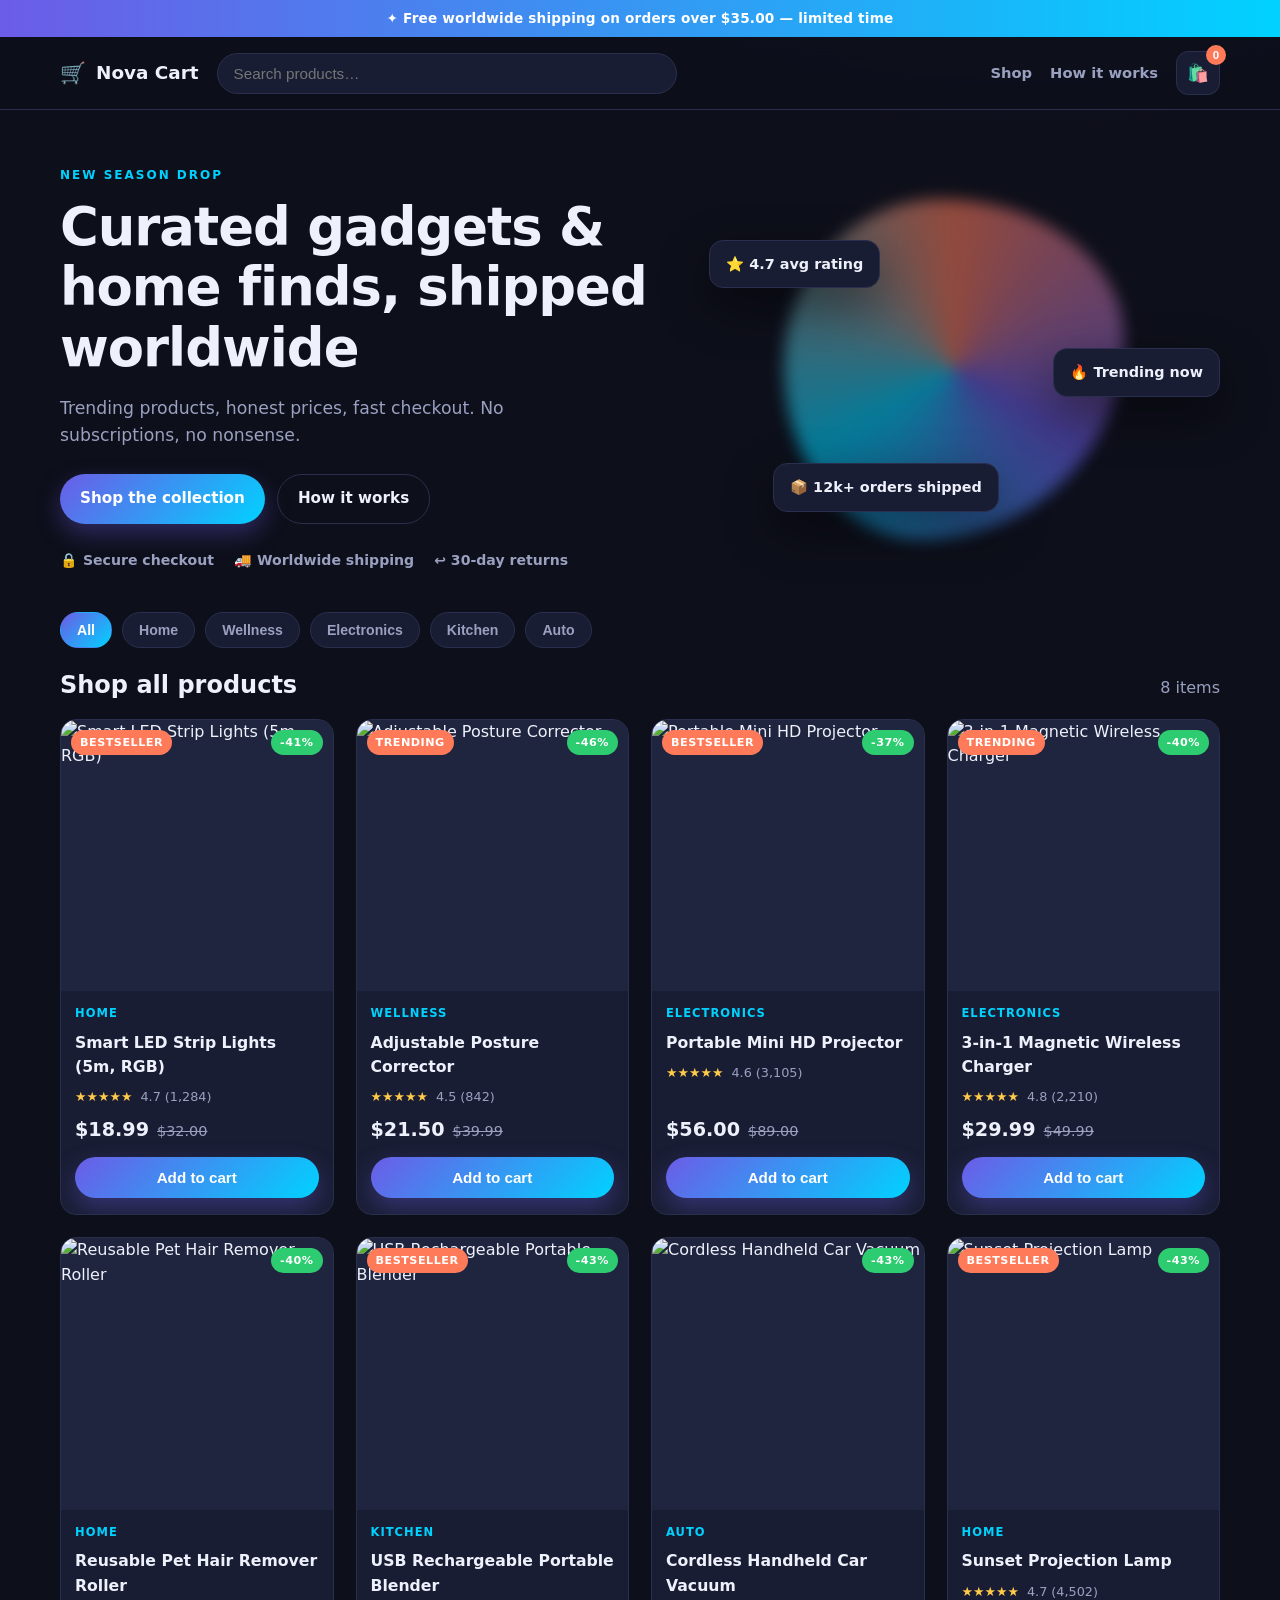
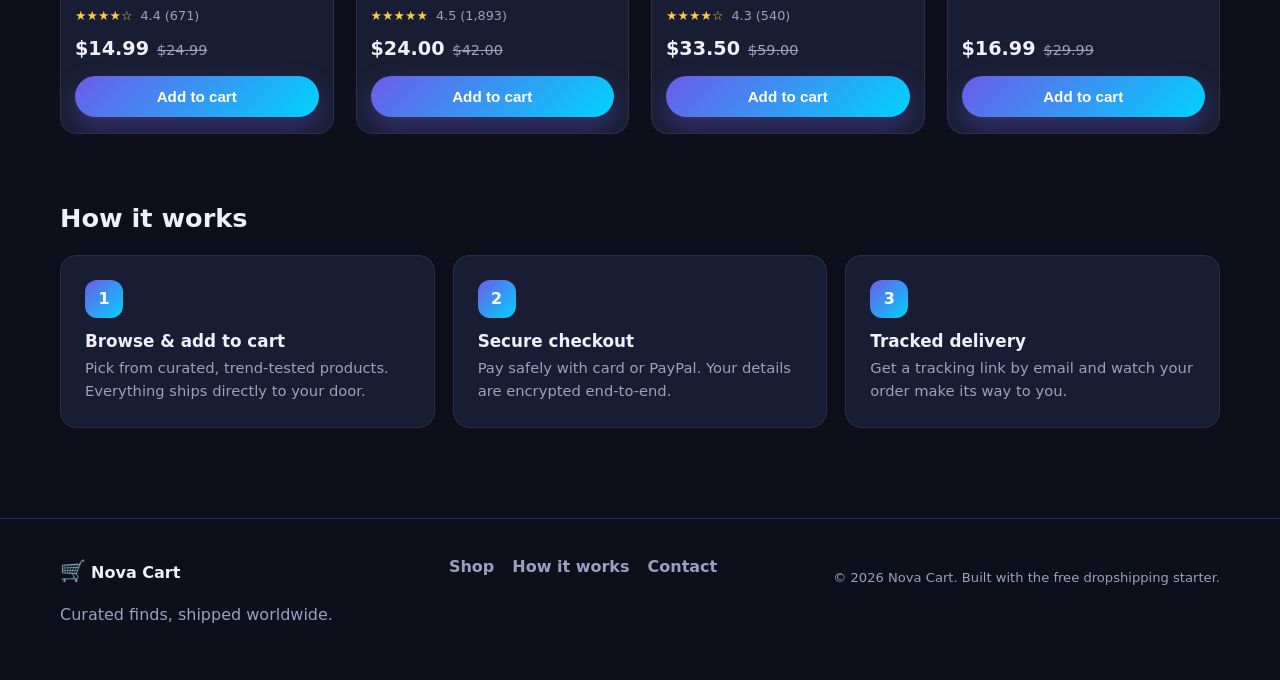
==== index.html @ 02be0307 "Add free dropshipping storefront starter Static, zero-cost e-commerce store: responsive storefront, " ====
<!DOCTYPE html>
<html lang="en">
<head>
  <meta charset="UTF-8" />
  <meta name="viewport" content="width=device-width, initial-scale=1.0" />
  <title>Nova Cart — Curated gadgets & home finds</title>
  <meta name="description" content="Hand-picked gadgets, home, and lifestyle products shipped worldwide. Free shipping on orders over $35." />
  <link rel="icon" href="data:image/svg+xml,<svg xmlns='http://www.w3.org/2000/svg' viewBox='0 0 100 100'><text y='.9em' font-size='90'>🛒</text></svg>" />
  <link rel="stylesheet" href="assets/css/styles.css" />
</head>
<body>
  <!-- Announcement bar -->
  <div class="announce" id="announce">✦ Free worldwide shipping on orders over <span data-free-ship></span> — limited time</div>

  <!-- Header -->
  <header class="header">
    <div class="container header__inner">
      <a class="brand" href="#top">
        <span class="brand__mark">🛒</span>
        <span class="brand__name" data-store-name>Nova Cart</span>
      </a>

      <div class="search">
        <input type="search" id="search" placeholder="Search products…" aria-label="Search products" />
      </div>

      <nav class="nav">
        <a href="#catalog">Shop</a>
        <a href="#how">How it works</a>
        <button class="cart-btn" id="cartBtn" aria-label="Open cart">
          🛍️ <span class="cart-count" id="cartCount">0</span>
        </button>
      </nav>
    </div>
  </header>

  <main id="top">
    <!-- Hero -->
    <section class="hero">
      <div class="container hero__inner">
        <div class="hero__copy">
          <p class="eyebrow">New season drop</p>
          <h1 class="hero__title" data-store-tagline>Curated gadgets & home finds, shipped worldwide</h1>
          <p class="hero__sub">Trending products, honest prices, fast checkout. No subscriptions, no nonsense.</p>
          <div class="hero__cta">
            <a href="#catalog" class="btn btn--primary">Shop the collection</a>
            <a href="#how" class="btn btn--ghost">How it works</a>
          </div>
          <div class="trust">
            <span>🔒 Secure checkout</span>
            <span>🚚 Worldwide shipping</span>
            <span>↩️ 30-day returns</span>
          </div>
        </div>
        <div class="hero__art" aria-hidden="true">
          <div class="blob"></div>
          <div class="hero__cards">
            <div class="float-card f1">⭐ 4.7 avg rating</div>
            <div class="float-card f2">🔥 Trending now</div>
            <div class="float-card f3">📦 12k+ orders shipped</div>
          </div>
        </div>
      </div>
    </section>

    <!-- Category filter -->
    <section class="container">
      <div class="filters" id="filters"></div>
    </section>

    <!-- Catalog -->
    <section class="container" id="catalog">
      <div class="section-head">
        <h2>Shop all products</h2>
        <span class="muted" id="resultCount"></span>
      </div>
      <div class="grid" id="productGrid">
        <div class="loading">Loading products…</div>
      </div>
    </section>

    <!-- How it works -->
    <section class="container how" id="how">
      <h2>How it works</h2>
      <div class="how__grid">
        <div class="how__step"><span class="how__num">1</span><h3>Browse & add to cart</h3><p>Pick from curated, trend-tested products. Everything ships directly to your door.</p></div>
        <div class="how__step"><span class="how__num">2</span><h3>Secure checkout</h3><p>Pay safely with card or PayPal. Your details are encrypted end-to-end.</p></div>
        <div class="how__step"><span class="how__num">3</span><h3>Tracked delivery</h3><p>Get a tracking link by email and watch your order make its way to you.</p></div>
      </div>
    </section>
  </main>

  <footer class="footer">
    <div class="container footer__inner">
      <div>
        <span class="brand__mark">🛒</span>
        <strong data-store-name>Nova Cart</strong>
        <p class="muted">Curated finds, shipped worldwide.</p>
      </div>
      <div class="footer__links">
        <a href="#catalog">Shop</a>
        <a href="#how">How it works</a>
        <a href="#" data-support-email>Contact</a>
      </div>
      <p class="muted small">© <span id="year"></span> Nova Cart. Built with the free dropshipping starter.</p>
    </div>
  </footer>

  <!-- Cart drawer -->
  <div class="drawer-overlay" id="drawerOverlay"></div>
  <aside class="drawer" id="cartDrawer" aria-label="Shopping cart">
    <div class="drawer__head">
      <h3>Your cart</h3>
      <button class="icon-btn" id="closeCart" aria-label="Close cart">✕</button>
    </div>
    <div class="drawer__body" id="cartItems"></div>
    <div class="drawer__foot">
      <div class="ship-note" id="shipNote"></div>
      <div class="subtotal"><span>Subtotal</span><strong id="cartSubtotal">$0.00</strong></div>
      <button class="btn btn--primary btn--full" id="checkoutBtn" disabled>Checkout</button>
      <p class="muted small center">Taxes & shipping calculated at checkout.</p>
    </div>
  </aside>

  <!-- Product quick-view modal -->
  <div class="modal-overlay" id="modalOverlay">
    <div class="modal" id="productModal" role="dialog" aria-modal="true"></div>
  </div>

  <!-- Toast -->
  <div class="toast" id="toast"></div>

  <script src="assets/js/store.js"></script>
</body>
</html>
---- assets/css/styles.css ----
/* ===== Design tokens ===== */
:root {
  --bg: #0d0f1a;
  --bg-soft: #14172a;
  --card: #191d33;
  --card-2: #20253f;
  --text: #eef0fb;
  --muted: #9aa0c0;
  --line: #2a2f4d;
  --brand: #6c5ce7;
  --brand-2: #00d2ff;
  --accent: #ff7a59;
  --good: #2ecc71;
  --radius: 16px;
  --radius-sm: 10px;
  --shadow: 0 18px 50px rgba(0, 0, 0, 0.45);
  --container: 1160px;
}

* { box-sizing: border-box; }
html { scroll-behavior: smooth; }
body {
  margin: 0;
  font-family: "Inter", system-ui, -apple-system, "Segoe UI", Roboto, Helvetica, Arial, sans-serif;
  background: radial-gradient(1200px 600px at 80% -10%, rgba(108, 92, 231, 0.25), transparent 60%), var(--bg);
  color: var(--text);
  line-height: 1.55;
}
a { color: inherit; text-decoration: none; }
h1, h2, h3 { line-height: 1.15; margin: 0; }
img { display: block; max-width: 100%; }
.container { width: min(var(--container), 92vw); margin-inline: auto; }
.muted { color: var(--muted); }
.small { font-size: 0.82rem; }
.center { text-align: center; }

/* ===== Buttons ===== */
.btn {
  display: inline-flex; align-items: center; justify-content: center; gap: 8px;
  border: 0; cursor: pointer; font-weight: 650; font-size: 0.95rem;
  padding: 12px 20px; border-radius: 999px; transition: transform .12s ease, filter .12s ease, opacity .12s;
  color: #fff;
}
.btn:active { transform: translateY(1px); }
.btn--primary { background: linear-gradient(135deg, var(--brand), var(--brand-2)); box-shadow: 0 10px 24px rgba(108, 92, 231, .35); }
.btn--primary:hover { filter: brightness(1.07); }
.btn--ghost { background: transparent; border: 1px solid var(--line); color: var(--text); }
.btn--ghost:hover { background: var(--card); }
.btn--full { width: 100%; }
.btn:disabled { opacity: .5; cursor: not-allowed; }

/* ===== Announcement ===== */
.announce {
  background: linear-gradient(90deg, var(--brand), var(--brand-2));
  color: #fff; text-align: center; font-size: .85rem; font-weight: 600;
  padding: 8px 12px; letter-spacing: .2px;
}

/* ===== Header ===== */
.header {
  position: sticky; top: 0; z-index: 40;
  background: rgba(13, 15, 26, 0.82); backdrop-filter: blur(12px);
  border-bottom: 1px solid var(--line);
}
.header__inner { display: flex; align-items: center; gap: 18px; padding: 14px 0; }
.brand { display: flex; align-items: center; gap: 10px; font-weight: 800; font-size: 1.15rem; }
.brand__mark { font-size: 1.3rem; }
.search { flex: 1; max-width: 460px; }
.search input {
  width: 100%; padding: 11px 16px; border-radius: 999px; border: 1px solid var(--line);
  background: var(--card); color: var(--text); font-size: .95rem; outline: none;
}
.search input:focus { border-color: var(--brand); }
.nav { display: flex; align-items: center; gap: 18px; margin-left: auto; }
.nav a { color: var(--muted); font-weight: 600; font-size: .92rem; }
.nav a:hover { color: var(--text); }
.cart-btn {
  position: relative; background: var(--card); border: 1px solid var(--line); color: var(--text);
  width: 44px; height: 44px; border-radius: 12px; cursor: pointer; font-size: 1.1rem;
}
.cart-btn:hover { border-color: var(--brand); }
.cart-count {
  position: absolute; top: -7px; right: -7px; background: var(--accent); color: #fff;
  font-size: .72rem; font-weight: 800; min-width: 20px; height: 20px; border-radius: 999px;
  display: grid; place-items: center; padding: 0 5px;
}

/* ===== Hero ===== */
.hero { padding: 56px 0 30px; }
.hero__inner { display: grid; grid-template-columns: 1.05fr .95fr; gap: 40px; align-items: center; }
.eyebrow { text-transform: uppercase; letter-spacing: 2px; font-size: .75rem; font-weight: 800; color: var(--brand-2); margin: 0 0 12px; }
.hero__title { font-size: clamp(2rem, 4.5vw, 3.3rem); font-weight: 850; letter-spacing: -1px; }
.hero__sub { color: var(--muted); font-size: 1.08rem; margin: 16px 0 26px; max-width: 520px; }
.hero__cta { display: flex; gap: 12px; flex-wrap: wrap; }
.trust { display: flex; gap: 20px; flex-wrap: wrap; margin-top: 26px; color: var(--muted); font-size: .88rem; font-weight: 600; }
.hero__art { position: relative; min-height: 320px; display: grid; place-items: center; }
.blob {
  width: 340px; height: 340px; border-radius: 46% 54% 60% 40% / 49% 41% 59% 51%;
  background: conic-gradient(from 120deg, var(--brand), var(--brand-2), var(--accent), var(--brand));
  filter: blur(8px); opacity: .55; animation: spin 18s linear infinite;
}
@keyframes spin { to { transform: rotate(360deg); } }
.hero__cards { position: absolute; inset: 0; }
.float-card {
  position: absolute; background: var(--card); border: 1px solid var(--line); color: var(--text);
  padding: 12px 16px; border-radius: 14px; font-weight: 700; font-size: .9rem; box-shadow: var(--shadow);
  animation: bob 4s ease-in-out infinite;
}
.f1 { top: 12%; left: 4%; }
.f2 { top: 44%; right: 0%; animation-delay: .8s; }
.f3 { bottom: 8%; left: 16%; animation-delay: 1.6s; }
@keyframes bob { 0%,100% { transform: translateY(0); } 50% { transform: translateY(-10px); } }

/* ===== Filters ===== */
.filters { display: flex; gap: 10px; flex-wrap: wrap; margin: 10px 0 24px; }
.chip {
  padding: 9px 16px; border-radius: 999px; border: 1px solid var(--line); background: var(--card);
  color: var(--muted); font-weight: 650; font-size: .88rem; cursor: pointer; transition: .12s;
}
.chip:hover { color: var(--text); }
.chip.active { background: linear-gradient(135deg, var(--brand), var(--brand-2)); color: #fff; border-color: transparent; }

/* ===== Catalog ===== */
.section-head { display: flex; align-items: baseline; justify-content: space-between; margin-bottom: 18px; }
.section-head h2 { font-size: 1.5rem; }
.grid { display: grid; grid-template-columns: repeat(4, 1fr); gap: 22px; padding-bottom: 20px; }
.loading { grid-column: 1/-1; text-align: center; color: var(--muted); padding: 60px 0; }

.card {
  background: var(--card); border: 1px solid var(--line); border-radius: var(--radius);
  overflow: hidden; display: flex; flex-direction: column; transition: transform .15s ease, border-color .15s;
}
.card:hover { transform: translateY(-4px); border-color: var(--brand); }
.card__media { position: relative; aspect-ratio: 1/1; overflow: hidden; cursor: pointer; background: var(--card-2); }
.card__media img { width: 100%; height: 100%; object-fit: cover; transition: transform .4s; }
.card:hover .card__media img { transform: scale(1.06); }
.badge {
  position: absolute; top: 10px; left: 10px; background: var(--accent); color: #fff;
  font-size: .7rem; font-weight: 800; padding: 4px 9px; border-radius: 999px; text-transform: uppercase; letter-spacing: .5px;
}
.badge--save { left: auto; right: 10px; background: var(--good); }
.card__body { padding: 14px 14px 16px; display: flex; flex-direction: column; gap: 8px; flex: 1; }
.card__cat { font-size: .72rem; text-transform: uppercase; letter-spacing: 1px; color: var(--brand-2); font-weight: 800; }
.card__name { font-size: .98rem; font-weight: 700; cursor: pointer; }
.card__name:hover { color: var(--brand-2); }
.stars { font-size: .8rem; color: #ffc94a; }
.stars span { color: var(--muted); margin-left: 4px; }
.price-row { display: flex; align-items: baseline; gap: 8px; margin-top: auto; }
.price { font-size: 1.2rem; font-weight: 850; }
.compare { color: var(--muted); text-decoration: line-through; font-size: .9rem; }
.card .btn { margin-top: 4px; }

/* ===== How it works ===== */
.how { padding: 50px 0; }
.how h2 { font-size: 1.6rem; margin-bottom: 22px; }
.how__grid { display: grid; grid-template-columns: repeat(3, 1fr); gap: 18px; }
.how__step { background: var(--card); border: 1px solid var(--line); border-radius: var(--radius); padding: 24px; }
.how__num {
  display: grid; place-items: center; width: 38px; height: 38px; border-radius: 12px;
  background: linear-gradient(135deg, var(--brand), var(--brand-2)); color: #fff; font-weight: 800; margin-bottom: 14px;
}
.how__step h3 { font-size: 1.05rem; margin-bottom: 6px; }
.how__step p { color: var(--muted); margin: 0; font-size: .92rem; }

/* ===== Footer ===== */
.footer { border-top: 1px solid var(--line); margin-top: 40px; padding: 36px 0; }
.footer__inner { display: flex; flex-wrap: wrap; gap: 24px; justify-content: space-between; align-items: flex-start; }
.footer__links { display: flex; gap: 18px; }
.footer__links a { color: var(--muted); font-weight: 600; }
.footer__links a:hover { color: var(--text); }

/* ===== Cart drawer ===== */
.drawer-overlay, .modal-overlay {
  position: fixed; inset: 0; background: rgba(0,0,0,.55); backdrop-filter: blur(2px);
  opacity: 0; pointer-events: none; transition: opacity .2s; z-index: 50;
}
.drawer-overlay.open, .modal-overlay.open { opacity: 1; pointer-events: auto; }
.drawer {
  position: fixed; top: 0; right: 0; height: 100%; width: min(420px, 100vw);
  background: var(--bg-soft); border-left: 1px solid var(--line); z-index: 60;
  transform: translateX(100%); transition: transform .25s ease; display: flex; flex-direction: column;
}
.drawer.open { transform: translateX(0); }
.drawer__head { display: flex; align-items: center; justify-content: space-between; padding: 18px 20px; border-bottom: 1px solid var(--line); }
.drawer__head h3 { font-size: 1.15rem; }
.icon-btn { background: transparent; border: 0; color: var(--muted); font-size: 1.1rem; cursor: pointer; }
.icon-btn:hover { color: var(--text); }
.drawer__body { flex: 1; overflow-y: auto; padding: 14px 20px; display: flex; flex-direction: column; gap: 14px; }
.empty-cart { text-align: center; color: var(--muted); padding: 50px 10px; }
.cart-item { display: grid; grid-template-columns: 64px 1fr auto; gap: 12px; align-items: center; }
.cart-item img { width: 64px; height: 64px; border-radius: 10px; object-fit: cover; }
.cart-item__name { font-weight: 650; font-size: .9rem; }
.cart-item__price { color: var(--muted); font-size: .85rem; }
.qty { display: inline-flex; align-items: center; gap: 8px; margin-top: 6px; }
.qty button { width: 26px; height: 26px; border-radius: 8px; border: 1px solid var(--line); background: var(--card); color: var(--text); cursor: pointer; font-weight: 800; }
.qty span { min-width: 18px; text-align: center; font-weight: 700; }
.remove { background: none; border: 0; color: var(--muted); cursor: pointer; font-size: .8rem; }
.remove:hover { color: var(--accent); }
.drawer__foot { border-top: 1px solid var(--line); padding: 18px 20px; display: flex; flex-direction: column; gap: 12px; }
.ship-note { font-size: .85rem; color: var(--brand-2); font-weight: 600; }
.ship-note .bar { height: 6px; background: var(--card); border-radius: 999px; margin-top: 6px; overflow: hidden; }
.ship-note .bar i { display: block; height: 100%; background: linear-gradient(90deg, var(--brand), var(--brand-2)); }
.subtotal { display: flex; justify-content: space-between; font-size: 1.05rem; }
.subtotal strong { font-size: 1.25rem; }

/* ===== Modal ===== */
.modal {
  position: fixed; top: 50%; left: 50%; transform: translate(-50%, -48%) scale(.96);
  width: min(820px, 92vw); max-height: 88vh; overflow-y: auto; background: var(--bg-soft);
  border: 1px solid var(--line); border-radius: 20px; z-index: 60; opacity: 0; pointer-events: none;
  transition: opacity .2s, transform .2s;
}
.modal.open { opacity: 1; pointer-events: auto; transform: translate(-50%, -50%) scale(1); }
.modal__grid { display: grid; grid-template-columns: 1fr 1fr; }
.modal__media { aspect-ratio: 1/1; background: var(--card-2); }
.modal__media img { width: 100%; height: 100%; object-fit: cover; }
.modal__body { padding: 26px; position: relative; }
.modal__close { position: absolute; top: 14px; right: 16px; }
.modal__body h2 { font-size: 1.4rem; margin: 8px 0; }
.modal__desc { color: var(--muted); margin: 14px 0; font-size: .95rem; }
.modal .price-row { margin: 16px 0; }

/* ===== Toast ===== */
.toast {
  position: fixed; bottom: 24px; left: 50%; transform: translateX(-50%) translateY(20px);
  background: var(--card); border: 1px solid var(--line); color: var(--text); padding: 12px 20px;
  border-radius: 12px; box-shadow: var(--shadow); font-weight: 650; opacity: 0; pointer-events: none;
  transition: .25s; z-index: 80;
}
.toast.show { opacity: 1; transform: translateX(-50%) translateY(0); }

/* ===== Responsive ===== */
@media (max-width: 980px) {
  .grid { grid-template-columns: repeat(2, 1fr); }
  .hero__inner { grid-template-columns: 1fr; }
  .hero__art { display: none; }
  .how__grid { grid-template-columns: 1fr; }
  .modal__grid { grid-template-columns: 1fr; }
  .modal__media { aspect-ratio: 16/10; }
}
@media (max-width: 620px) {
  .search { display: none; }
  .grid { grid-template-columns: repeat(2, 1fr); gap: 14px; }
  .nav a { display: none; }
  .card__name { font-size: .9rem; }
}
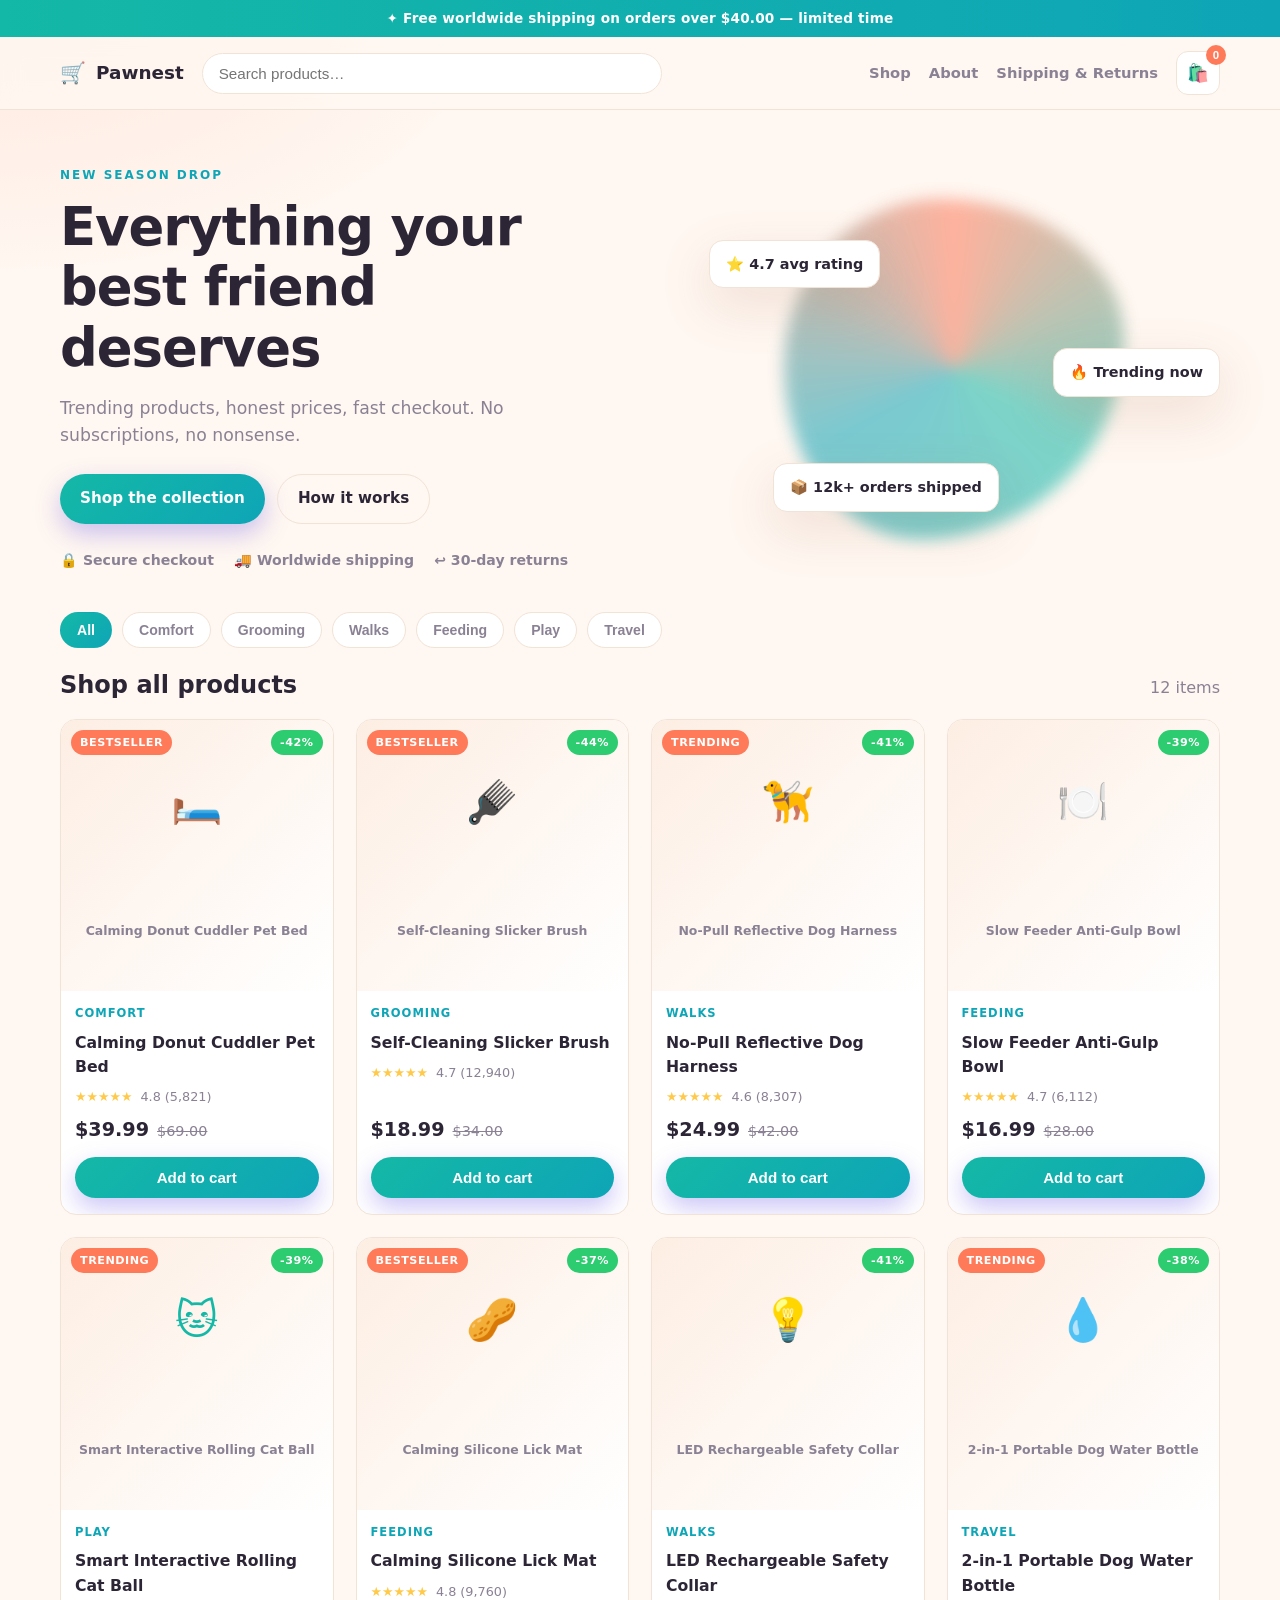
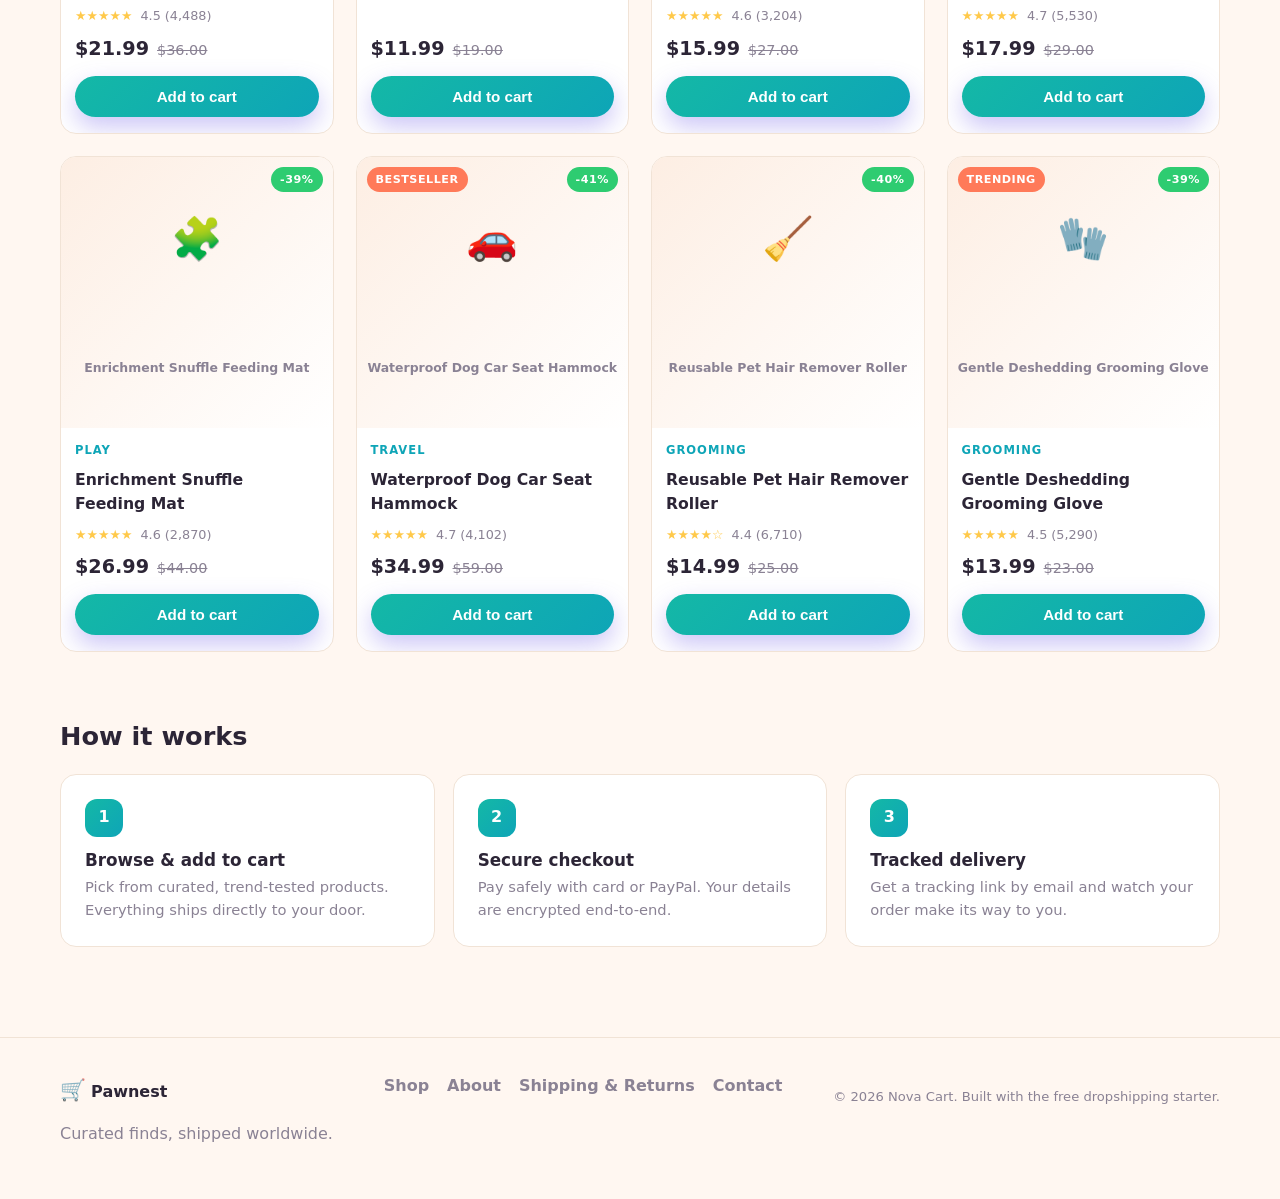
==== commit dd1cc48c: "Rebrand to Pawnest pet store: curated catalog, checkout flow, content pages - Curate 12 pet products" ====
--- a/index.html
+++ b/index.html
@@ -26,7 +26,8 @@
 
       <nav class="nav">
         <a href="#catalog">Shop</a>
-        <a href="#how">How it works</a>
+        <a href="about.html">About</a>
+        <a href="policies.html">Shipping &amp; Returns</a>
         <button class="cart-btn" id="cartBtn" aria-label="Open cart">
           🛍️ <span class="cart-count" id="cartCount">0</span>
         </button>
@@ -99,7 +100,8 @@
       </div>
       <div class="footer__links">
         <a href="#catalog">Shop</a>
-        <a href="#how">How it works</a>
+        <a href="about.html">About</a>
+        <a href="policies.html">Shipping &amp; Returns</a>
         <a href="#" data-support-email>Contact</a>
       </div>
       <p class="muted small">© <span id="year"></span> Nova Cart. Built with the free dropshipping starter.</p>
--- a/assets/css/styles.css
+++ b/assets/css/styles.css
@@ -1,19 +1,19 @@
 /* ===== Design tokens ===== */
 :root {
-  --bg: #0d0f1a;
-  --bg-soft: #14172a;
-  --card: #191d33;
-  --card-2: #20253f;
-  --text: #eef0fb;
-  --muted: #9aa0c0;
-  --line: #2a2f4d;
-  --brand: #6c5ce7;
-  --brand-2: #00d2ff;
+  --bg: #fff7f1;
+  --bg-soft: #fffdfb;
+  --card: #ffffff;
+  --card-2: #fdeee3;
+  --text: #2c2536;
+  --muted: #8a8294;
+  --line: #f1e3d6;
+  --brand: #14b8a6;
+  --brand-2: #0ea5b7;
   --accent: #ff7a59;
   --good: #2ecc71;
   --radius: 16px;
   --radius-sm: 10px;
-  --shadow: 0 18px 50px rgba(0, 0, 0, 0.45);
+  --shadow: 0 18px 50px rgba(180, 120, 90, 0.18);
   --container: 1160px;
 }
 
@@ -22,7 +22,7 @@
 body {
   margin: 0;
   font-family: "Inter", system-ui, -apple-system, "Segoe UI", Roboto, Helvetica, Arial, sans-serif;
-  background: radial-gradient(1200px 600px at 80% -10%, rgba(108, 92, 231, 0.25), transparent 60%), var(--bg);
+  background: radial-gradient(1200px 600px at 80% -10%, rgba(20, 184, 166, 0.16), transparent 60%), radial-gradient(900px 500px at 0% 0%, rgba(255, 122, 89, 0.12), transparent 55%), var(--bg);
   color: var(--text);
   line-height: 1.55;
 }
@@ -59,7 +59,7 @@
 /* ===== Header ===== */
 .header {
   position: sticky; top: 0; z-index: 40;
-  background: rgba(13, 15, 26, 0.82); backdrop-filter: blur(12px);
+  background: rgba(255, 247, 241, 0.85); backdrop-filter: blur(12px);
   border-bottom: 1px solid var(--line);
 }
 .header__inner { display: flex; align-items: center; gap: 18px; padding: 14px 0; }
@@ -229,6 +229,45 @@
 }
 .toast.show { opacity: 1; transform: translateX(-50%) translateY(0); }
 
+/* ===== Image fallback placeholder ===== */
+.img-fallback {
+  width: 100%; height: 100%; display: grid; place-items: center; gap: 6px;
+  background: linear-gradient(135deg, var(--card-2), #fff);
+  color: var(--brand); text-align: center; padding: 10px;
+}
+.img-fallback .emoji { font-size: 2.6rem; }
+.img-fallback .lbl { font-size: .78rem; font-weight: 700; color: var(--muted); }
+
+/* ===== Checkout form ===== */
+.checkout { padding: 26px; }
+.checkout h2 { font-size: 1.4rem; margin-bottom: 4px; }
+.checkout__summary { background: var(--card-2); border-radius: 14px; padding: 14px 16px; margin: 16px 0; }
+.checkout__line { display: flex; justify-content: space-between; font-size: .9rem; padding: 4px 0; }
+.checkout__line.total { border-top: 1px dashed var(--line); margin-top: 8px; padding-top: 10px; font-weight: 800; font-size: 1.05rem; }
+.field { display: flex; flex-direction: column; gap: 5px; margin-bottom: 12px; }
+.field label { font-size: .82rem; font-weight: 700; color: var(--muted); }
+.field input, .field textarea {
+  padding: 11px 13px; border-radius: 10px; border: 1px solid var(--line);
+  background: var(--bg-soft); color: var(--text); font: inherit; outline: none;
+}
+.field input:focus, .field textarea:focus { border-color: var(--brand); }
+.field--row { display: grid; grid-template-columns: 1fr 1fr; gap: 12px; }
+.pay-note { font-size: .8rem; color: var(--muted); margin-top: 10px; text-align: center; }
+.modal__close { position: absolute; top: 14px; right: 16px; z-index: 2; }
+
+/* ===== Content pages (about / policies) ===== */
+.page { padding: 50px 0 20px; }
+.page h1 { font-size: clamp(1.8rem, 4vw, 2.6rem); letter-spacing: -.5px; }
+.page .lead { color: var(--muted); font-size: 1.1rem; margin: 14px 0 30px; max-width: 680px; }
+.prose { max-width: 760px; }
+.prose h2 { font-size: 1.3rem; margin: 30px 0 10px; }
+.prose p, .prose li { color: var(--text); opacity: .9; }
+.prose ul { padding-left: 20px; }
+.prose li { margin: 6px 0; }
+.faq { border: 1px solid var(--line); border-radius: 14px; padding: 18px 20px; margin: 14px 0; background: var(--card); }
+.faq h3 { font-size: 1.02rem; margin-bottom: 6px; }
+.faq p { margin: 0; color: var(--muted); }
+
 /* ===== Responsive ===== */
 @media (max-width: 980px) {
   .grid { grid-template-columns: repeat(2, 1fr); }
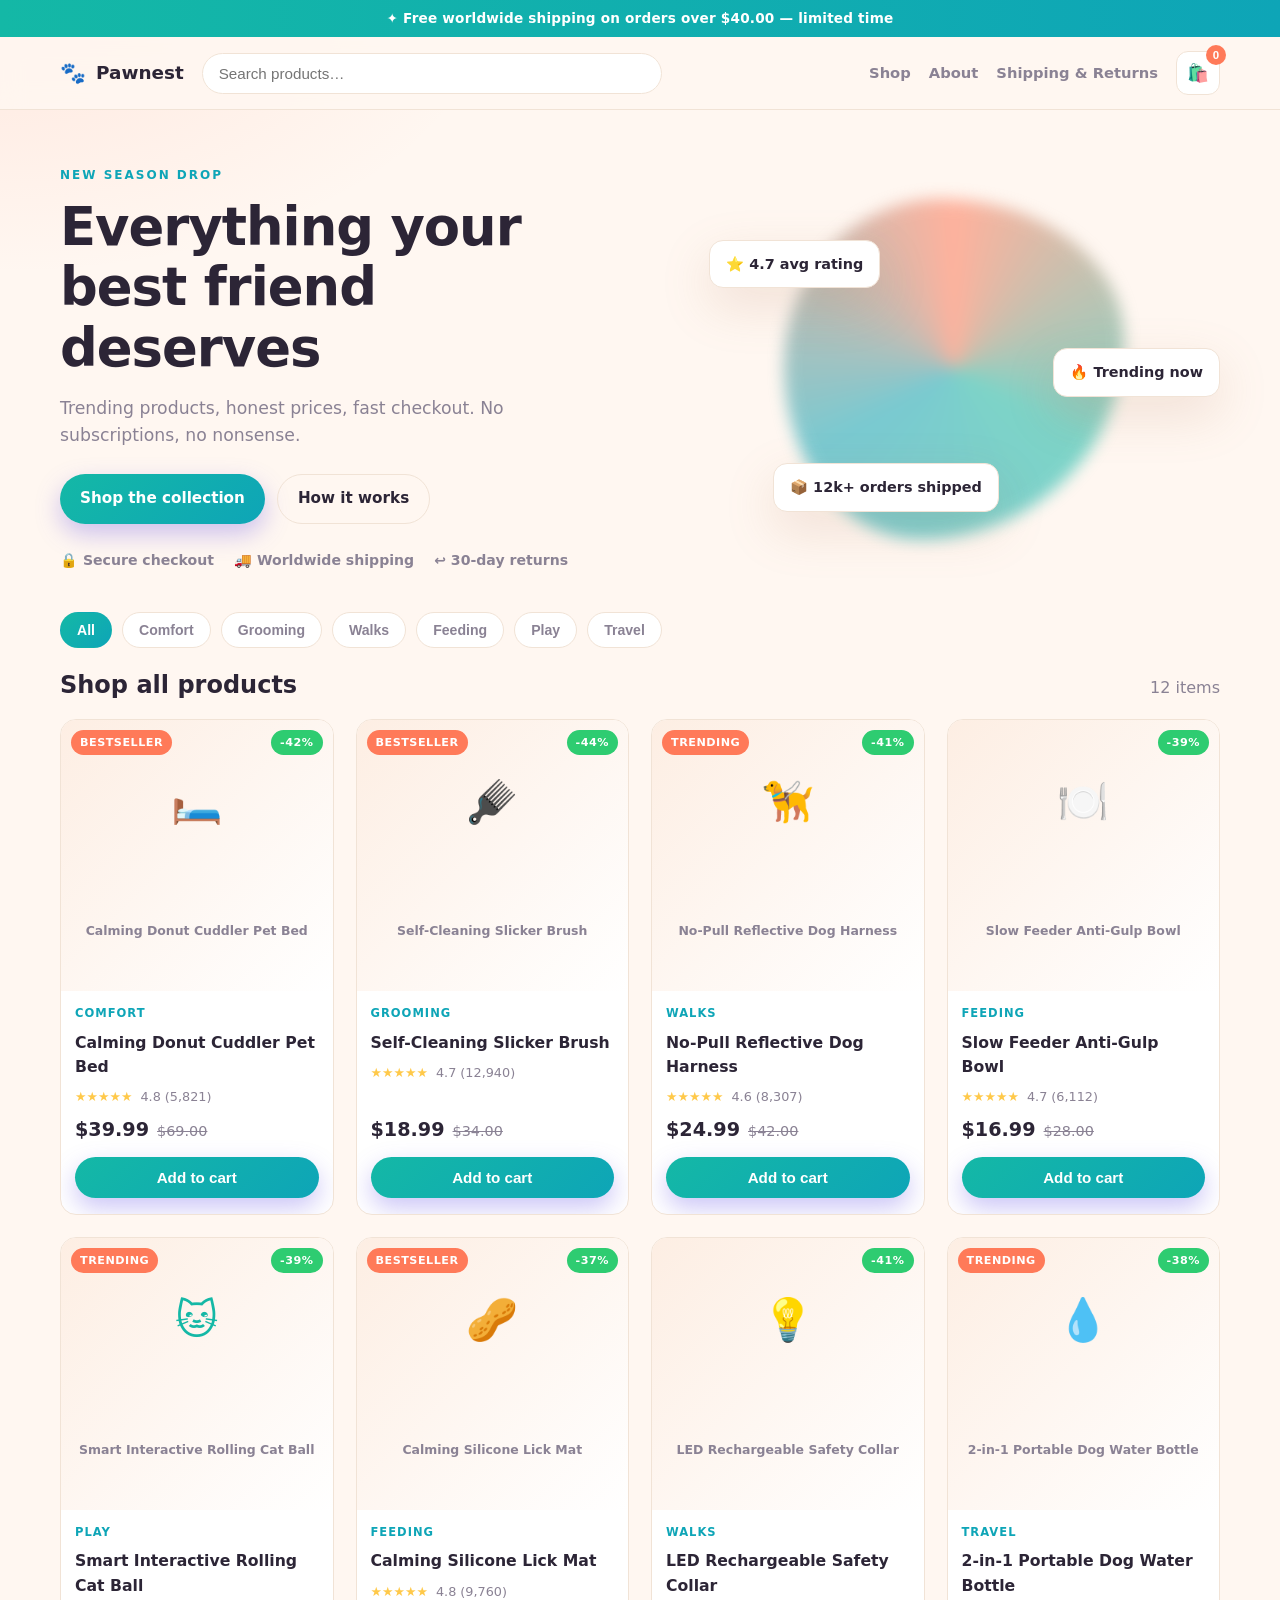
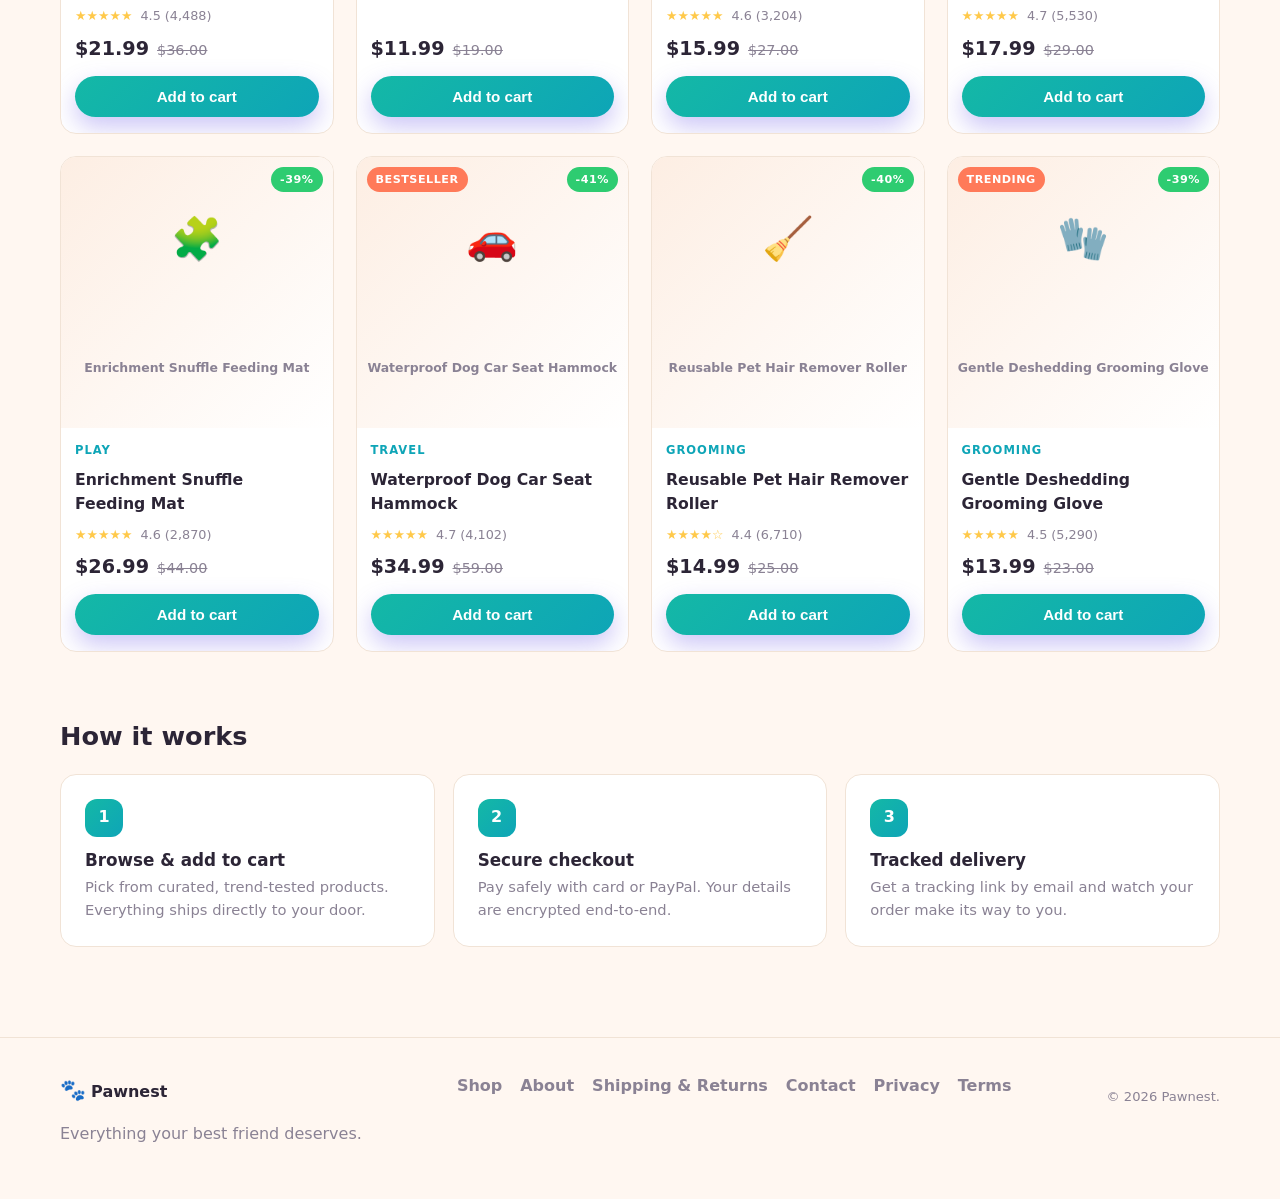
==== commit abc98b29: "Add legal/contact pages, SEO, and marketing kit; reverify whole site - Add Privacy Policy and Terms " ====
--- a/index.html
+++ b/index.html
@@ -3,9 +3,16 @@
 <head>
   <meta charset="UTF-8" />
   <meta name="viewport" content="width=device-width, initial-scale=1.0" />
-  <title>Nova Cart — Curated gadgets & home finds</title>
-  <meta name="description" content="Hand-picked gadgets, home, and lifestyle products shipped worldwide. Free shipping on orders over $35." />
-  <link rel="icon" href="data:image/svg+xml,<svg xmlns='http://www.w3.org/2000/svg' viewBox='0 0 100 100'><text y='.9em' font-size='90'>🛒</text></svg>" />
+  <title>Pawnest — Everything your best friend deserves</title>
+  <meta name="description" content="Curated pet products — calming beds, no-pull harnesses, grooming tools, and more. Free shipping over $40, shipped worldwide." />
+  <meta name="robots" content="index, follow" />
+  <meta property="og:title" content="Pawnest — Everything your best friend deserves" />
+  <meta property="og:description" content="Curated pet products — calming beds, no-pull harnesses, grooming tools, and more. Free shipping over $40, shipped worldwide." />
+  <meta property="og:type" content="website" />
+  <meta property="og:site_name" content="Pawnest" />
+  <meta name="twitter:card" content="summary_large_image" />
+  <meta name="theme-color" content="#14b8a6" />
+  <link rel="icon" href="data:image/svg+xml,<svg xmlns='http://www.w3.org/2000/svg' viewBox='0 0 100 100'><text y='.9em' font-size='90'>🐾</text></svg>" />
   <link rel="stylesheet" href="assets/css/styles.css" />
 </head>
 <body>
@@ -16,8 +23,8 @@
   <header class="header">
     <div class="container header__inner">
       <a class="brand" href="#top">
-        <span class="brand__mark">🛒</span>
-        <span class="brand__name" data-store-name>Nova Cart</span>
+        <span class="brand__mark">🐾</span>
+        <span class="brand__name" data-store-name>Pawnest</span>
       </a>
 
       <div class="search">
@@ -94,17 +101,19 @@
   <footer class="footer">
     <div class="container footer__inner">
       <div>
-        <span class="brand__mark">🛒</span>
-        <strong data-store-name>Nova Cart</strong>
-        <p class="muted">Curated finds, shipped worldwide.</p>
+        <span class="brand__mark">🐾</span>
+        <strong data-store-name>Pawnest</strong>
+        <p class="muted">Everything your best friend deserves.</p>
       </div>
       <div class="footer__links">
         <a href="#catalog">Shop</a>
         <a href="about.html">About</a>
         <a href="policies.html">Shipping &amp; Returns</a>
-        <a href="#" data-support-email>Contact</a>
+        <a href="contact.html">Contact</a>
+        <a href="privacy.html">Privacy</a>
+        <a href="terms.html">Terms</a>
       </div>
-      <p class="muted small">© <span id="year"></span> Nova Cart. Built with the free dropshipping starter.</p>
+      <p class="muted small">© <span id="year"></span> <span data-store-name>Pawnest</span>.</p>
     </div>
   </footer>
 
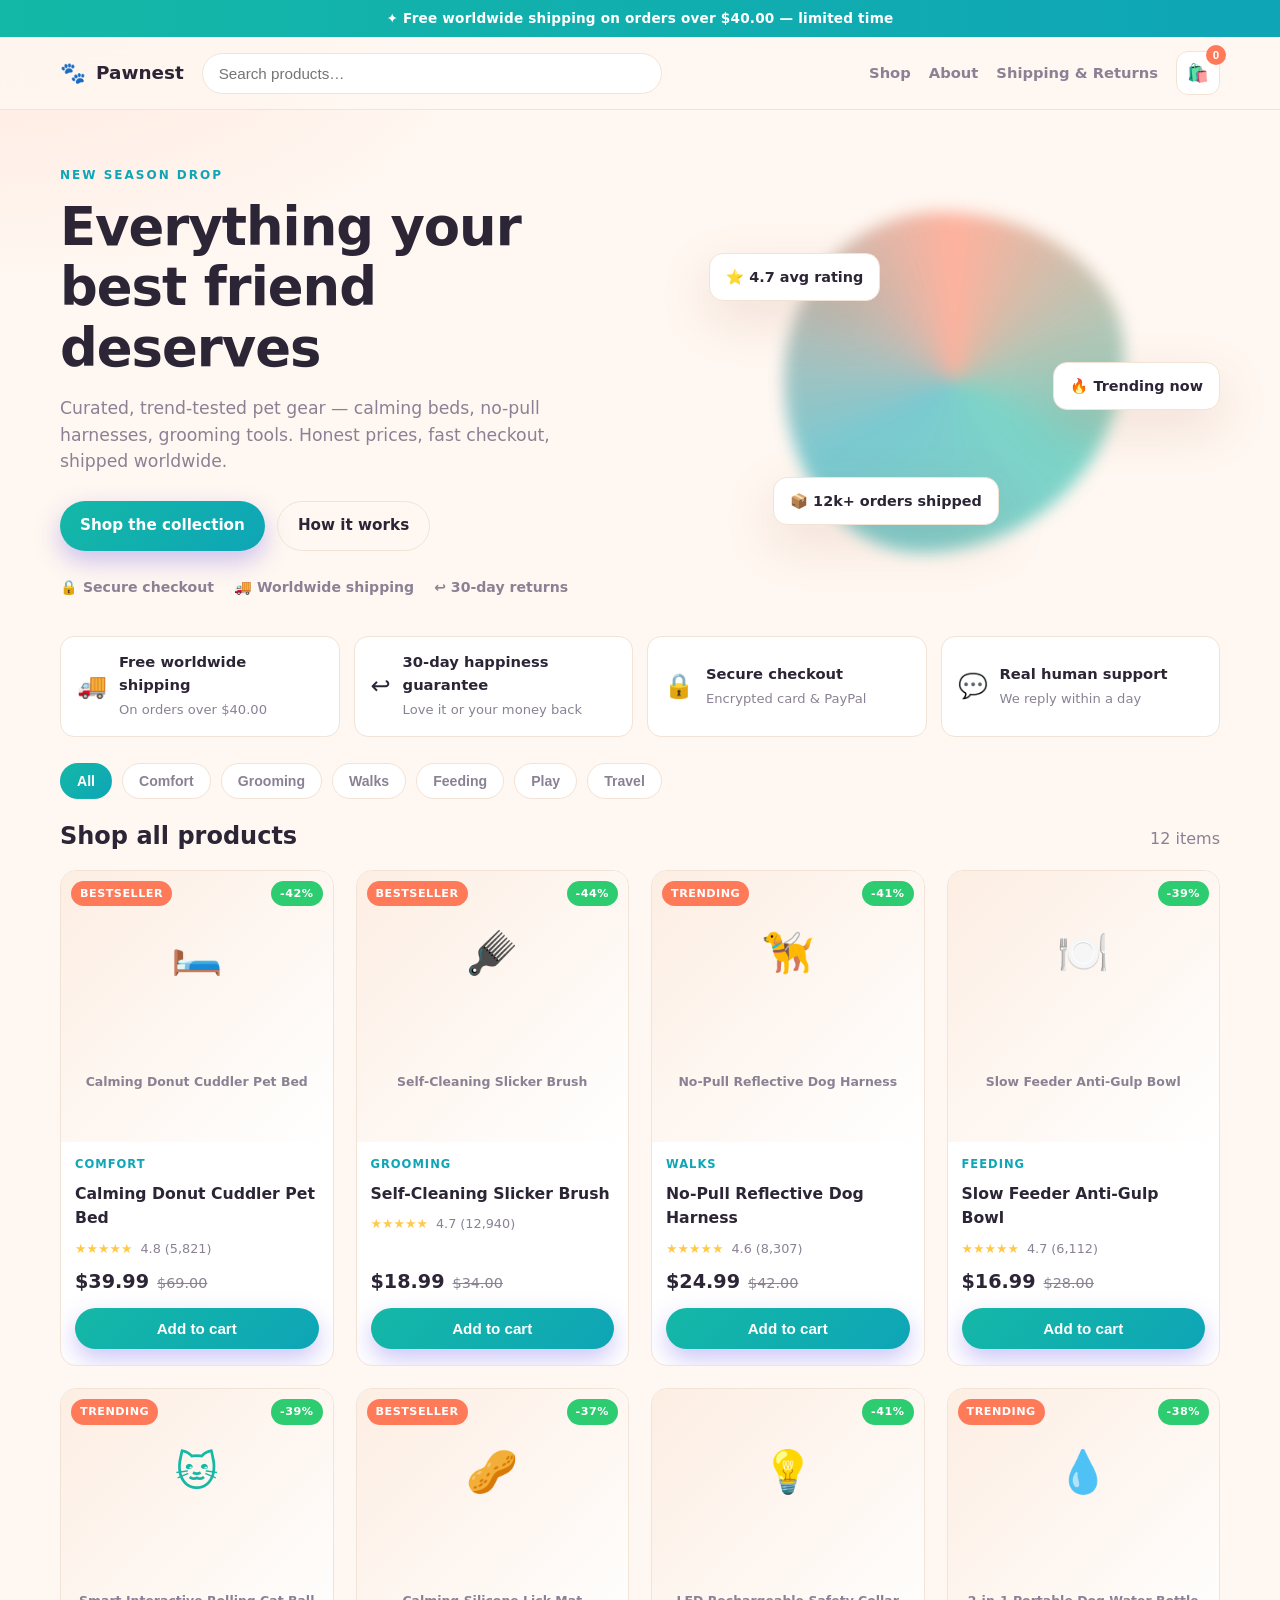
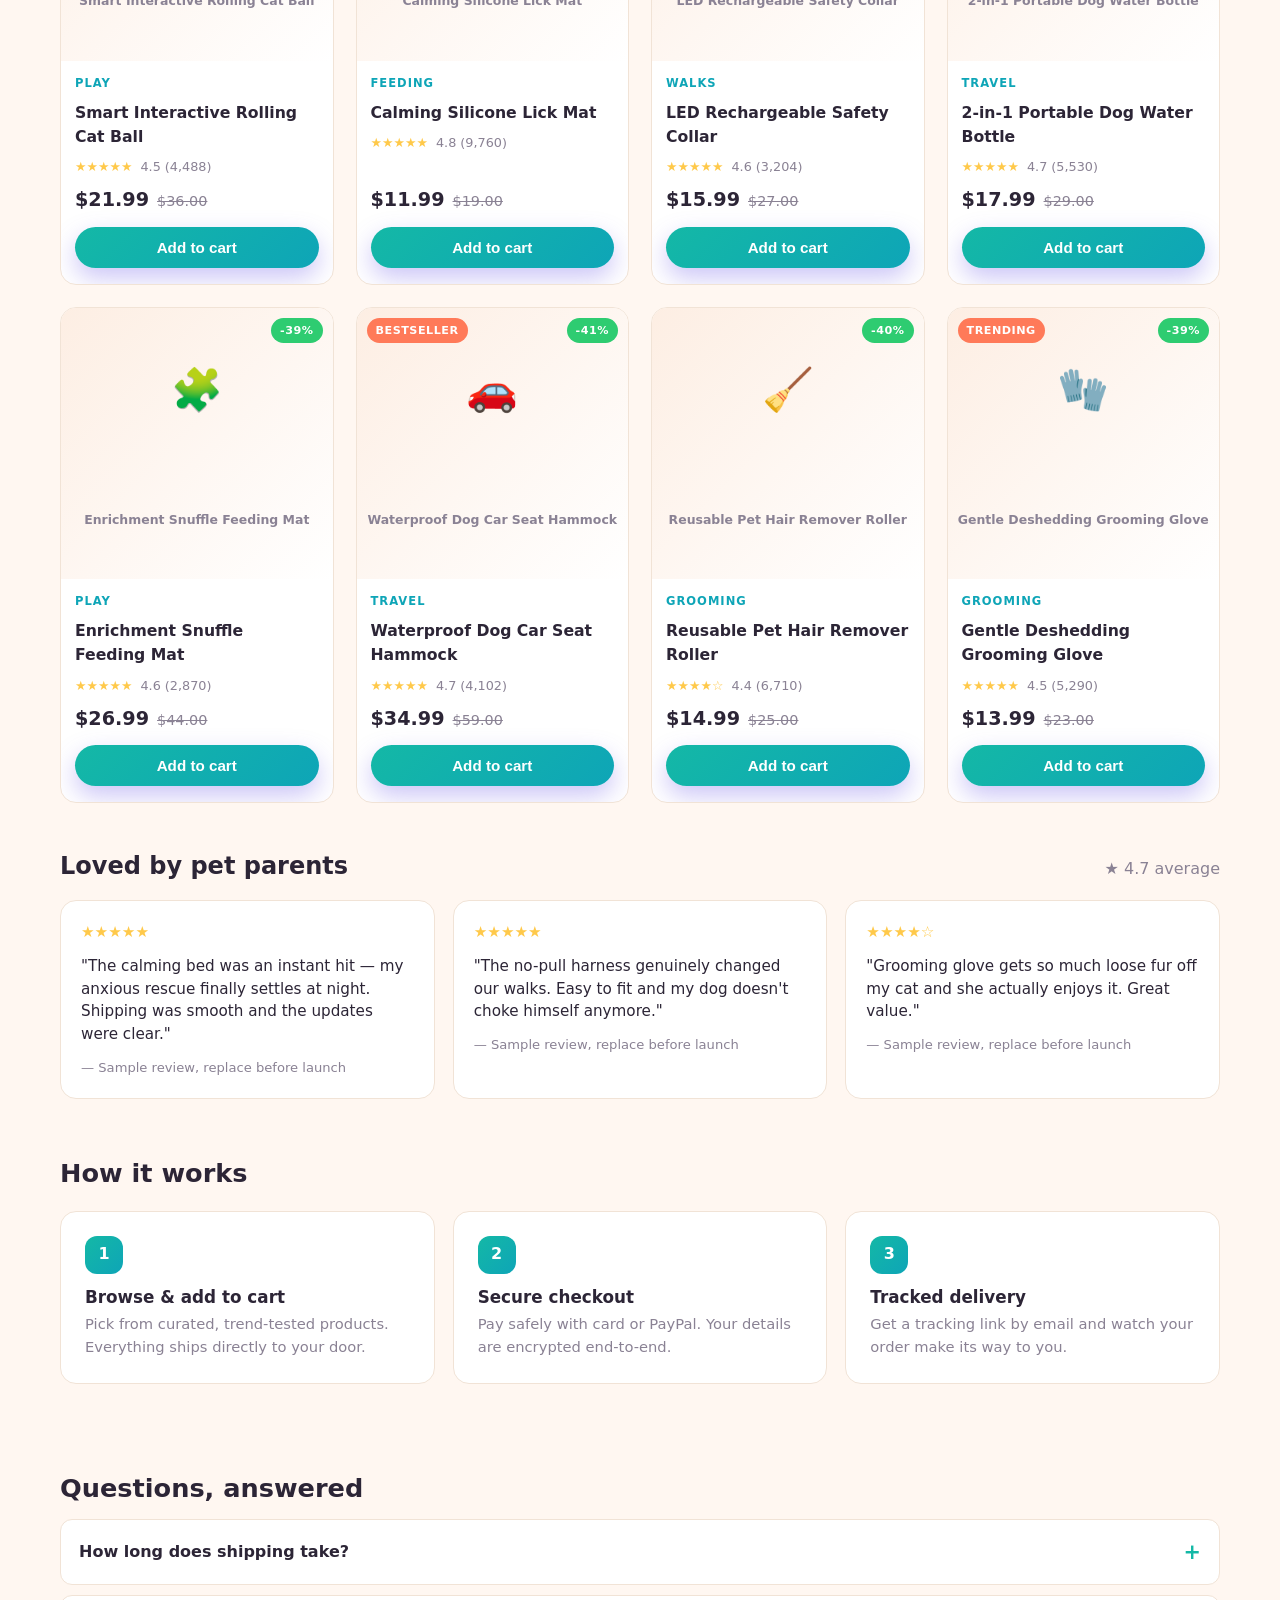
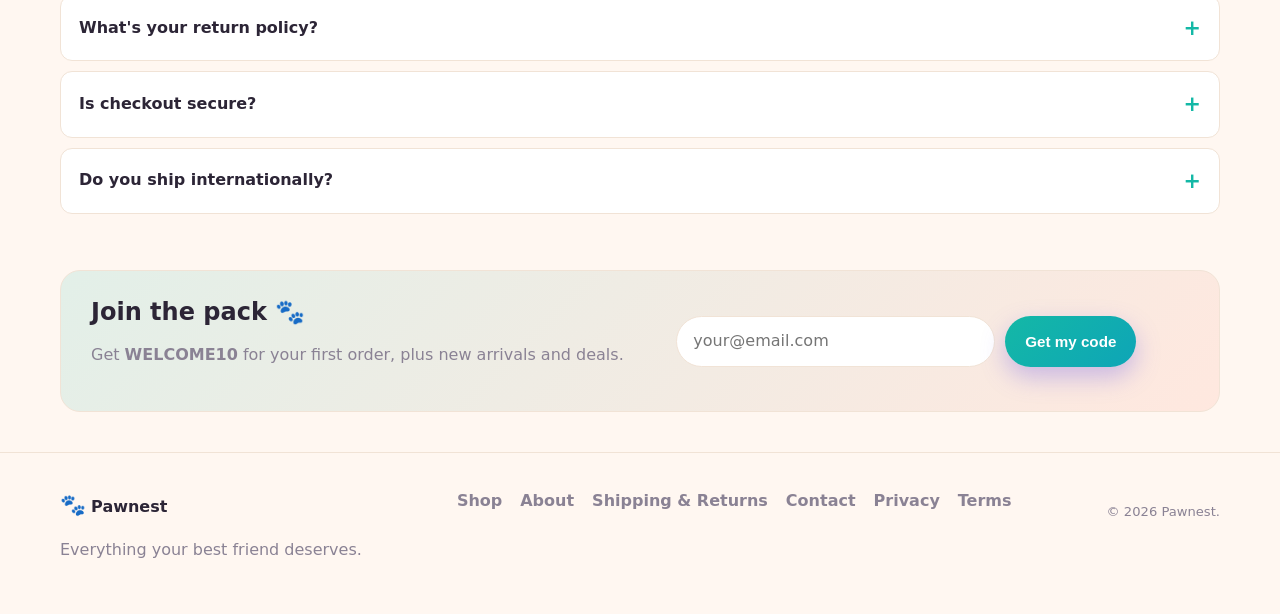
==== commit e1734237: "Add conversion & growth features: coupons, email capture, SEO, analytics - Working coupon system at " ====
--- a/index.html
+++ b/index.html
@@ -13,6 +13,7 @@
   <meta name="twitter:card" content="summary_large_image" />
   <meta name="theme-color" content="#14b8a6" />
   <link rel="icon" href="data:image/svg+xml,<svg xmlns='http://www.w3.org/2000/svg' viewBox='0 0 100 100'><text y='.9em' font-size='90'>🐾</text></svg>" />
+  <link rel="manifest" href="manifest.webmanifest" />
   <link rel="stylesheet" href="assets/css/styles.css" />
 </head>
 <body>
@@ -48,8 +49,8 @@
       <div class="container hero__inner">
         <div class="hero__copy">
           <p class="eyebrow">New season drop</p>
-          <h1 class="hero__title" data-store-tagline>Curated gadgets & home finds, shipped worldwide</h1>
-          <p class="hero__sub">Trending products, honest prices, fast checkout. No subscriptions, no nonsense.</p>
+          <h1 class="hero__title" data-store-tagline>Everything your best friend deserves</h1>
+          <p class="hero__sub">Curated, trend-tested pet gear — calming beds, no-pull harnesses, grooming tools. Honest prices, fast checkout, shipped worldwide.</p>
           <div class="hero__cta">
             <a href="#catalog" class="btn btn--primary">Shop the collection</a>
             <a href="#how" class="btn btn--ghost">How it works</a>
@@ -71,6 +72,16 @@
       </div>
     </section>
 
+    <!-- Benefits bar -->
+    <section class="container">
+      <div class="benefits">
+        <div class="benefit"><span class="benefit__ic">🚚</span><div><strong>Free worldwide shipping</strong><span>On orders over <span data-free-ship></span></span></div></div>
+        <div class="benefit"><span class="benefit__ic">↩️</span><div><strong>30-day happiness guarantee</strong><span>Love it or your money back</span></div></div>
+        <div class="benefit"><span class="benefit__ic">🔒</span><div><strong>Secure checkout</strong><span>Encrypted card &amp; PayPal</span></div></div>
+        <div class="benefit"><span class="benefit__ic">💬</span><div><strong>Real human support</strong><span>We reply within a day</span></div></div>
+      </div>
+    </section>
+
     <!-- Category filter -->
     <section class="container">
       <div class="filters" id="filters"></div>
@@ -84,6 +95,18 @@
       </div>
       <div class="grid" id="productGrid">
         <div class="loading">Loading products…</div>
+      </div>
+    </section>
+
+    <!-- Reviews / social proof
+         NOTE: these are sample testimonials. Replace with REAL customer reviews
+         before launch — fake reviews break trust and may breach ad/marketplace rules. -->
+    <section class="container reviews" id="reviews">
+      <div class="section-head"><h2>Loved by pet parents</h2><span class="muted">★ 4.7 average</span></div>
+      <div class="reviews__grid">
+        <figure class="review"><div class="stars">★★★★★</div><blockquote>"The calming bed was an instant hit — my anxious rescue finally settles at night. Shipping was smooth and the updates were clear."</blockquote><figcaption>— Sample review, replace before launch</figcaption></figure>
+        <figure class="review"><div class="stars">★★★★★</div><blockquote>"The no-pull harness genuinely changed our walks. Easy to fit and my dog doesn't choke himself anymore."</blockquote><figcaption>— Sample review, replace before launch</figcaption></figure>
+        <figure class="review"><div class="stars">★★★★☆</div><blockquote>"Grooming glove gets so much loose fur off my cat and she actually enjoys it. Great value."</blockquote><figcaption>— Sample review, replace before launch</figcaption></figure>
       </div>
     </section>
 
@@ -96,6 +119,30 @@
         <div class="how__step"><span class="how__num">3</span><h3>Tracked delivery</h3><p>Get a tracking link by email and watch your order make its way to you.</p></div>
       </div>
     </section>
+
+    <!-- FAQ -->
+    <section class="container faq-section" id="faq">
+      <h2>Questions, answered</h2>
+      <details class="faq"><summary>How long does shipping take?</summary><p>Most orders arrive in 7–15 business days. You'll get a tracking link by email as soon as it ships. Full details on our <a href="policies.html">Shipping &amp; Returns</a> page.</p></details>
+      <details class="faq"><summary>What's your return policy?</summary><p>30-day happiness guarantee. If it's not right, contact us for a replacement or refund — see <a href="policies.html">Shipping &amp; Returns</a>.</p></details>
+      <details class="faq"><summary>Is checkout secure?</summary><p>Yes. Payments are processed by trusted providers (Stripe / PayPal) and your card details never touch our site.</p></details>
+      <details class="faq"><summary>Do you ship internationally?</summary><p>We do — worldwide. Free shipping kicks in on orders over <span data-free-ship></span>.</p></details>
+    </section>
+
+    <!-- Newsletter -->
+    <section class="container">
+      <div class="newsletter">
+        <div>
+          <h2>Join the pack 🐾</h2>
+          <p class="muted">Get <strong><span data-promo-code>WELCOME10</span></strong> for your first order, plus new arrivals and deals.</p>
+        </div>
+        <form id="newsletterForm" class="newsletter__form">
+          <input type="email" name="email" required placeholder="your@email.com" aria-label="Email address" />
+          <button class="btn btn--primary" type="submit">Get my code</button>
+        </form>
+        <p class="coupon-msg" id="newsletterMsg"></p>
+      </div>
+    </section>
   </main>
 
   <footer class="footer">
@@ -141,6 +188,24 @@
   <!-- Toast -->
   <div class="toast" id="toast"></div>
 
+  <!-- Honest social-proof ticker (real ratings data) -->
+  <div class="proof" id="proof"></div>
+
+  <!-- Email-capture popup -->
+  <div class="promo-overlay" id="promoOverlay"></div>
+  <div class="promo" id="promoPopup" role="dialog" aria-modal="true" aria-label="Newsletter signup">
+    <button class="icon-btn promo__close" id="promoClose" aria-label="Close">✕</button>
+    <div class="promo__emoji">🐾</div>
+    <h3>Get <span data-promo-code>WELCOME10</span> off your first order</h3>
+    <p class="muted">Join the Pawnest pack for a welcome discount, new arrivals, and exclusive deals.</p>
+    <form id="promoForm">
+      <input type="email" name="email" required placeholder="your@email.com" aria-label="Email address" />
+      <button class="btn btn--primary btn--full" type="submit">Unlock my discount</button>
+    </form>
+    <p class="coupon-msg" id="promoFormMsg"></p>
+    <p class="muted small">No spam — unsubscribe anytime.</p>
+  </div>
+
   <script src="assets/js/store.js"></script>
 </body>
 </html>
--- a/assets/css/styles.css
+++ b/assets/css/styles.css
@@ -268,6 +268,77 @@
 .faq h3 { font-size: 1.02rem; margin-bottom: 6px; }
 .faq p { margin: 0; color: var(--muted); }
 
+/* ===== Benefits bar ===== */
+.benefits { display: grid; grid-template-columns: repeat(4, 1fr); gap: 14px; margin: 8px 0 26px; }
+.benefit { display: flex; align-items: center; gap: 12px; background: var(--card); border: 1px solid var(--line); border-radius: 14px; padding: 14px 16px; }
+.benefit__ic { font-size: 1.5rem; }
+.benefit strong { display: block; font-size: .92rem; }
+.benefit span span, .benefit > div > span { color: var(--muted); font-size: .82rem; }
+
+/* ===== Reviews ===== */
+.reviews { padding: 30px 0 10px; }
+.reviews__grid { display: grid; grid-template-columns: repeat(3, 1fr); gap: 18px; }
+.review { margin: 0; background: var(--card); border: 1px solid var(--line); border-radius: var(--radius); padding: 20px; }
+.review .stars { color: #ffc94a; font-size: .95rem; margin-bottom: 10px; }
+.review blockquote { margin: 0 0 12px; font-size: .95rem; line-height: 1.5; }
+.review figcaption { color: var(--muted); font-size: .82rem; }
+
+/* ===== FAQ accordion ===== */
+.faq-section { padding: 40px 0 10px; }
+.faq-section h2 { font-size: 1.6rem; margin-bottom: 16px; }
+details.faq { background: var(--card); border: 1px solid var(--line); border-radius: 12px; padding: 0; margin: 10px 0; overflow: hidden; }
+details.faq summary { cursor: pointer; padding: 16px 18px; font-weight: 700; list-style: none; display: flex; justify-content: space-between; align-items: center; }
+details.faq summary::-webkit-details-marker { display: none; }
+details.faq summary::after { content: "+"; color: var(--brand); font-size: 1.3rem; font-weight: 700; }
+details.faq[open] summary::after { content: "−"; }
+details.faq p { margin: 0; padding: 0 18px 16px; color: var(--muted); }
+
+/* ===== Newsletter ===== */
+.newsletter {
+  display: flex; flex-wrap: wrap; align-items: center; justify-content: space-between; gap: 18px;
+  background: linear-gradient(135deg, rgba(20,184,166,.12), rgba(255,122,89,.12));
+  border: 1px solid var(--line); border-radius: 20px; padding: 28px 30px; margin: 36px 0 10px;
+}
+.newsletter h2 { font-size: 1.5rem; }
+.newsletter__form { display: flex; gap: 10px; flex: 1; min-width: 280px; max-width: 460px; }
+.newsletter__form input { flex: 1; padding: 12px 16px; border-radius: 999px; border: 1px solid var(--line); background: var(--card); color: var(--text); font: inherit; outline: none; }
+.newsletter__form input:focus { border-color: var(--brand); }
+
+/* ===== Coupon (checkout) ===== */
+.coupon { display: flex; gap: 8px; margin: 4px 0 6px; }
+.coupon input { flex: 1; padding: 11px 13px; border-radius: 10px; border: 1px solid var(--line); background: var(--bg-soft); color: var(--text); font: inherit; outline: none; text-transform: uppercase; }
+.coupon input:focus { border-color: var(--brand); }
+.coupon .btn { padding-inline: 18px; }
+.coupon-msg { font-size: .82rem; color: var(--muted); margin: 0 0 14px; }
+.coupon-msg.err { color: var(--accent); }
+.checkout__line.discount { color: var(--good); font-weight: 600; }
+
+/* ===== Social-proof ticker ===== */
+.proof {
+  position: fixed; bottom: 18px; left: 18px; max-width: 320px; z-index: 70;
+  background: var(--card); border: 1px solid var(--line); border-radius: 12px;
+  padding: 12px 16px; font-size: .82rem; box-shadow: var(--shadow);
+  opacity: 0; transform: translateY(12px); pointer-events: none; transition: .35s;
+}
+.proof.show { opacity: 1; transform: translateY(0); }
+
+/* ===== Promo popup ===== */
+.promo-overlay { position: fixed; inset: 0; background: rgba(0,0,0,.5); opacity: 0; pointer-events: none; transition: .25s; z-index: 90; }
+.promo-overlay.open { opacity: 1; pointer-events: auto; }
+.promo {
+  position: fixed; top: 50%; left: 50%; transform: translate(-50%, -46%) scale(.96);
+  width: min(420px, 92vw); background: var(--bg-soft); border: 1px solid var(--line);
+  border-radius: 20px; padding: 30px 28px; text-align: center; z-index: 95;
+  opacity: 0; pointer-events: none; transition: opacity .25s, transform .25s; box-shadow: var(--shadow);
+}
+.promo.open { opacity: 1; pointer-events: auto; transform: translate(-50%, -50%) scale(1); }
+.promo__close { position: absolute; top: 12px; right: 14px; }
+.promo__emoji { font-size: 2.6rem; }
+.promo h3 { font-size: 1.35rem; margin: 6px 0 8px; }
+.promo form { display: flex; flex-direction: column; gap: 10px; margin-top: 16px; }
+.promo input { padding: 12px 14px; border-radius: 10px; border: 1px solid var(--line); background: var(--card); color: var(--text); font: inherit; outline: none; }
+.promo input:focus { border-color: var(--brand); }
+
 /* ===== Responsive ===== */
 @media (max-width: 980px) {
   .grid { grid-template-columns: repeat(2, 1fr); }
@@ -276,10 +347,16 @@
   .how__grid { grid-template-columns: 1fr; }
   .modal__grid { grid-template-columns: 1fr; }
   .modal__media { aspect-ratio: 16/10; }
+  .benefits { grid-template-columns: repeat(2, 1fr); }
+  .reviews__grid { grid-template-columns: 1fr; }
+  .newsletter { flex-direction: column; align-items: flex-start; }
 }
 @media (max-width: 620px) {
   .search { display: none; }
   .grid { grid-template-columns: repeat(2, 1fr); gap: 14px; }
   .nav a { display: none; }
   .card__name { font-size: .9rem; }
-}
+  .benefits { grid-template-columns: 1fr; }
+  .newsletter__form { flex-direction: column; max-width: none; }
+  .proof { left: 10px; right: 10px; max-width: none; }
+}
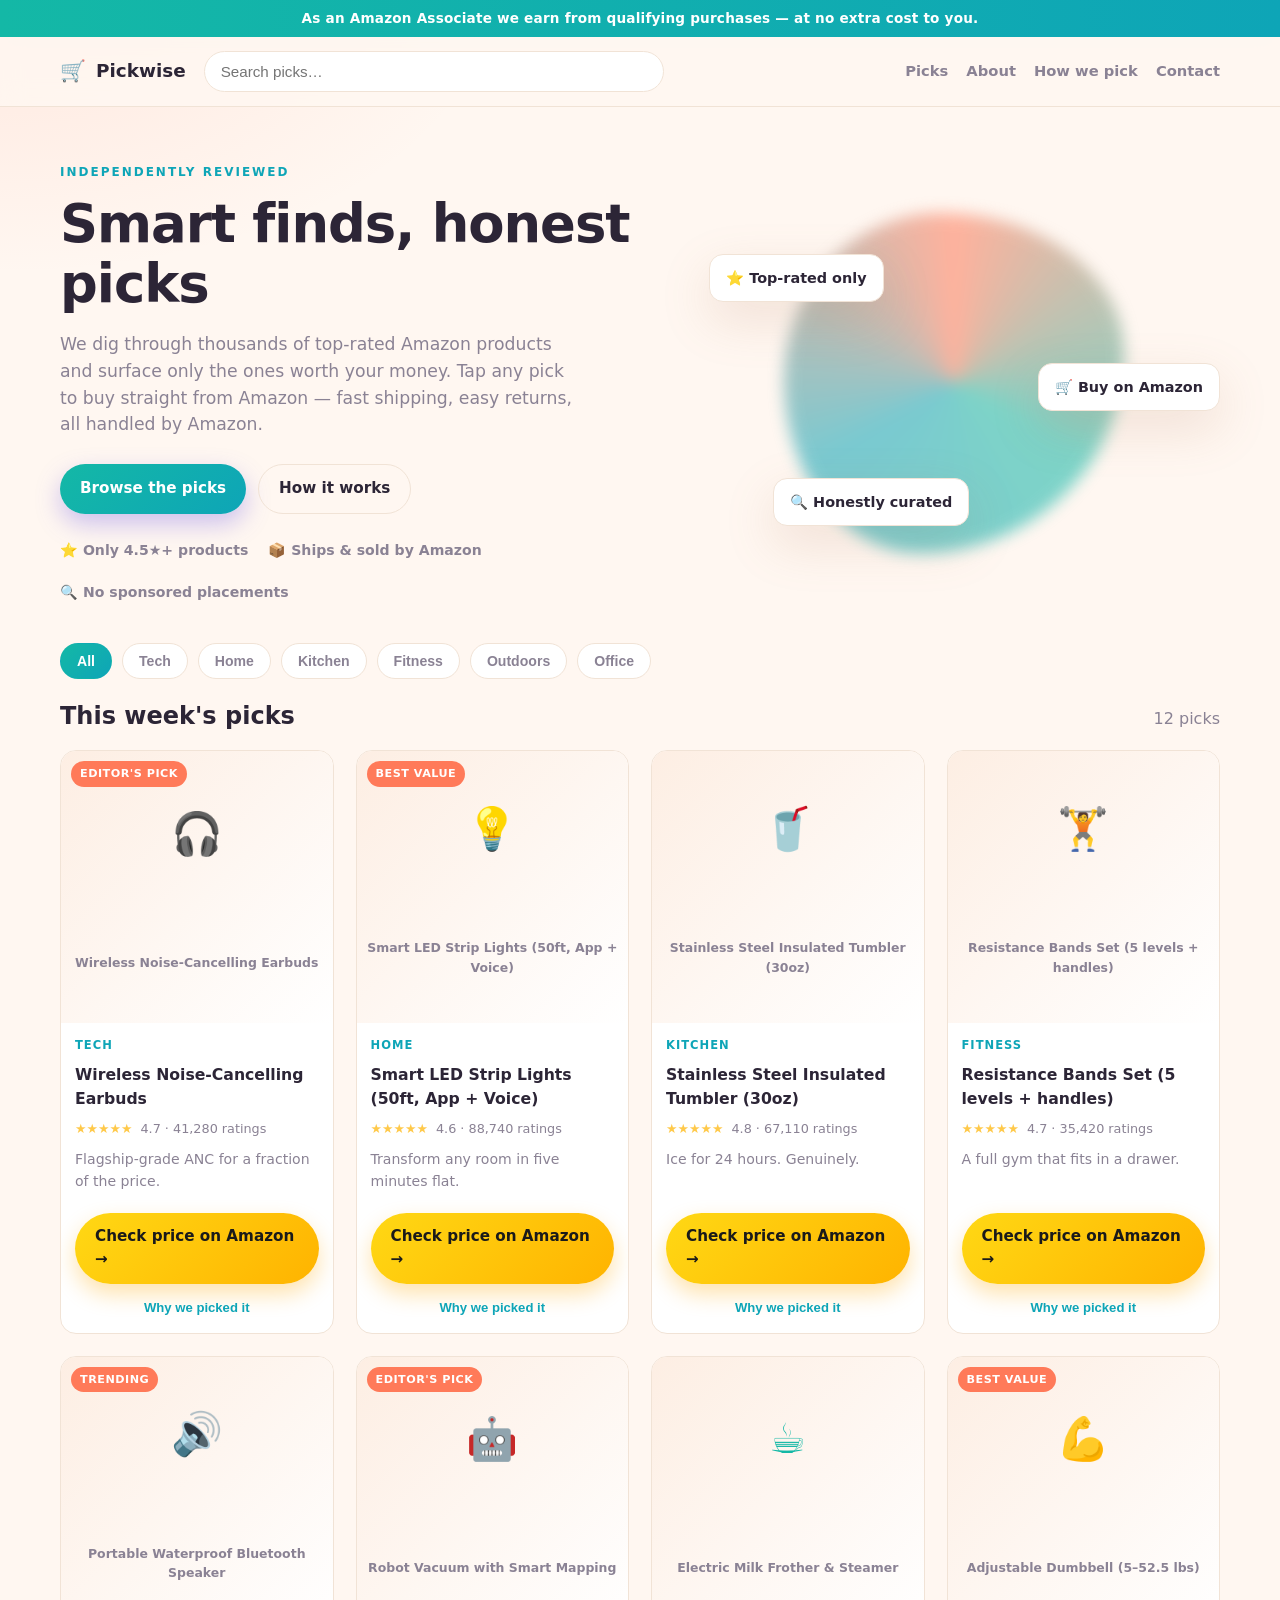
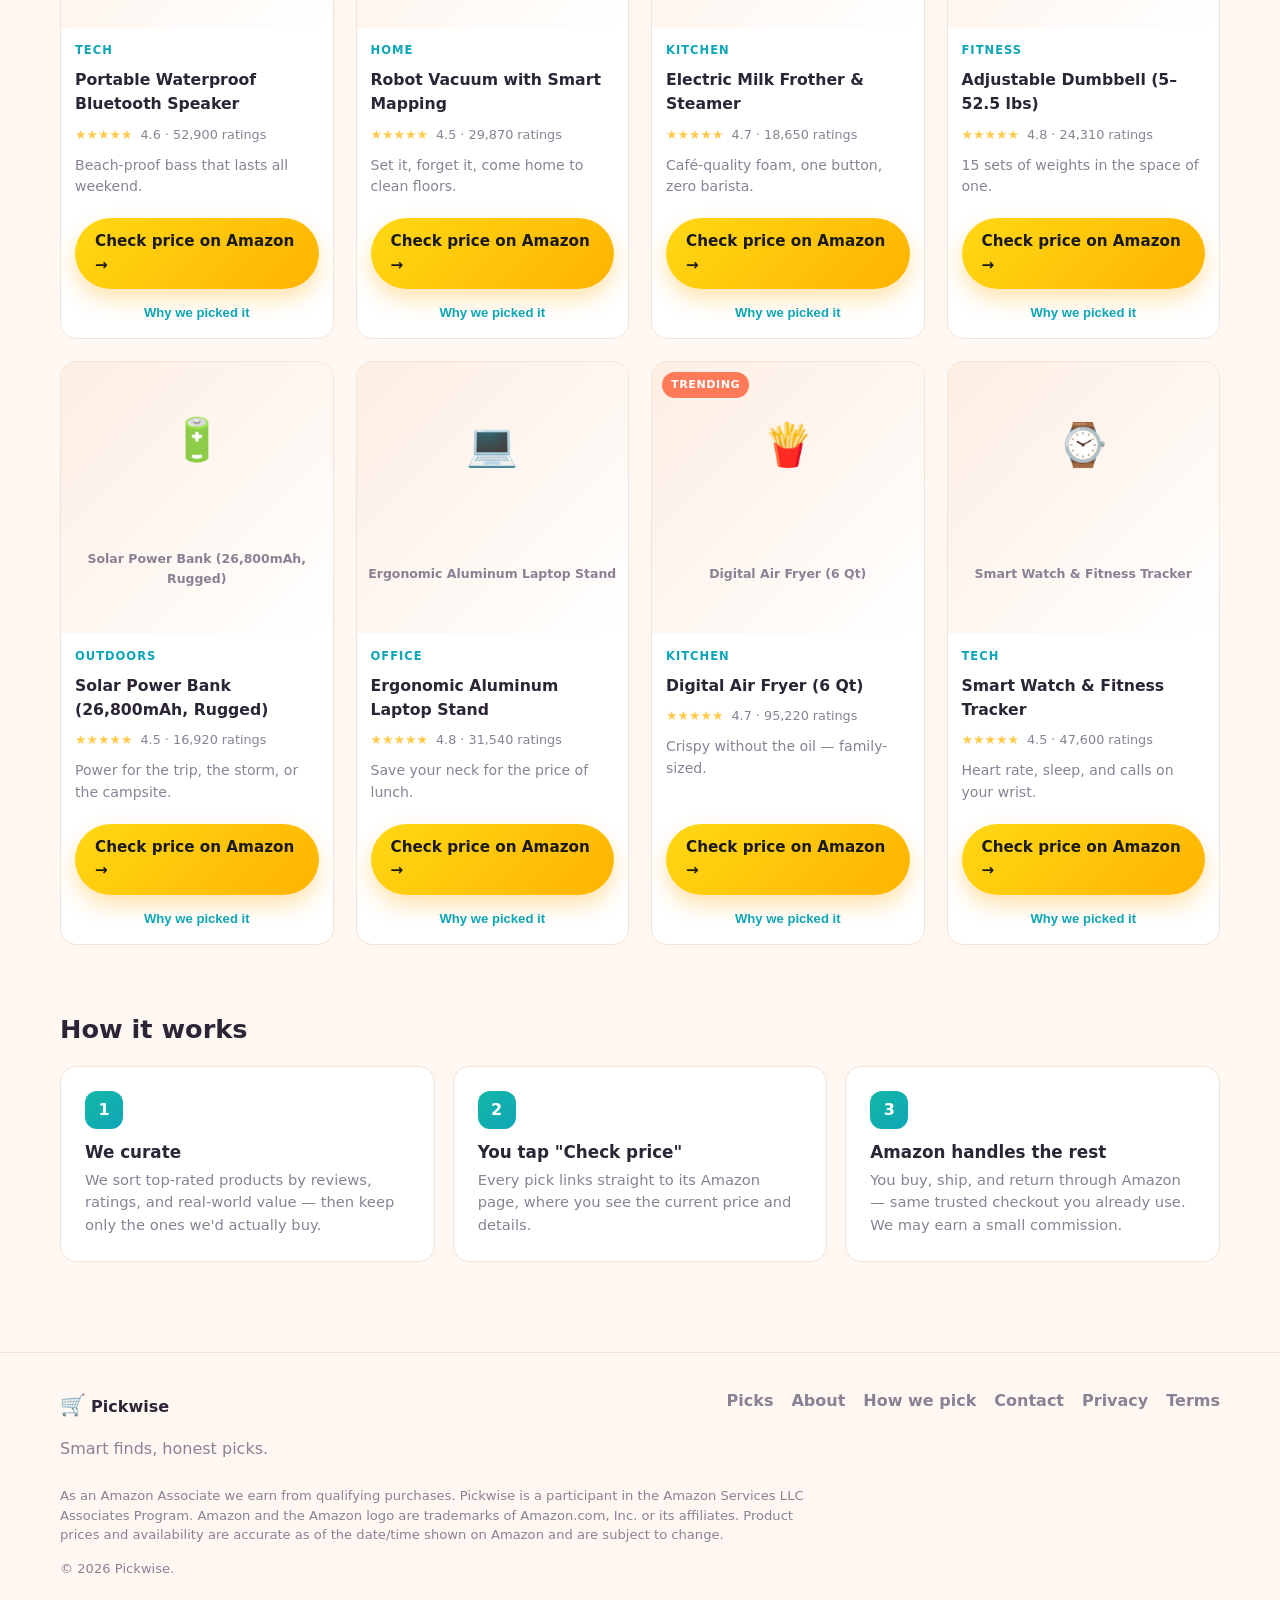
==== commit 27dcfa25: "Convert storefront into an automated Amazon affiliate store (Pickwise) Reworks the dropshipping stor" ====
--- a/index.html
+++ b/index.html
@@ -3,42 +3,39 @@
 <head>
   <meta charset="UTF-8" />
   <meta name="viewport" content="width=device-width, initial-scale=1.0" />
-  <title>Pawnest — Everything your best friend deserves</title>
-  <meta name="description" content="Curated pet products — calming beds, no-pull harnesses, grooming tools, and more. Free shipping over $40, shipped worldwide." />
+  <title>Pickwise — Smart finds, honest picks</title>
+  <meta name="description" content="Hand-picked, top-rated Amazon finds across tech, home, kitchen, fitness and more. We test the lists so you buy with confidence." />
   <meta name="robots" content="index, follow" />
-  <meta property="og:title" content="Pawnest — Everything your best friend deserves" />
-  <meta property="og:description" content="Curated pet products — calming beds, no-pull harnesses, grooming tools, and more. Free shipping over $40, shipped worldwide." />
+  <meta property="og:title" content="Pickwise — Smart finds, honest picks" />
+  <meta property="og:description" content="Hand-picked, top-rated Amazon finds across tech, home, kitchen, fitness and more." />
   <meta property="og:type" content="website" />
-  <meta property="og:site_name" content="Pawnest" />
+  <meta property="og:site_name" content="Pickwise" />
   <meta name="twitter:card" content="summary_large_image" />
   <meta name="theme-color" content="#14b8a6" />
-  <link rel="icon" href="data:image/svg+xml,<svg xmlns='http://www.w3.org/2000/svg' viewBox='0 0 100 100'><text y='.9em' font-size='90'>🐾</text></svg>" />
-  <link rel="manifest" href="manifest.webmanifest" />
+  <link rel="icon" href="data:image/svg+xml,<svg xmlns='http://www.w3.org/2000/svg' viewBox='0 0 100 100'><text y='.9em' font-size='90'>🛒</text></svg>" />
   <link rel="stylesheet" href="assets/css/styles.css" />
 </head>
 <body>
-  <!-- Announcement bar -->
-  <div class="announce" id="announce">✦ Free worldwide shipping on orders over <span data-free-ship></span> — limited time</div>
+  <!-- Affiliate disclosure (FTC + Amazon Associates requirement) -->
+  <div class="announce" id="announce">As an Amazon Associate we earn from qualifying purchases — at no extra cost to you.</div>
 
   <!-- Header -->
   <header class="header">
     <div class="container header__inner">
       <a class="brand" href="#top">
-        <span class="brand__mark">🐾</span>
-        <span class="brand__name" data-store-name>Pawnest</span>
+        <span class="brand__mark">🛒</span>
+        <span class="brand__name" data-store-name>Pickwise</span>
       </a>
 
       <div class="search">
-        <input type="search" id="search" placeholder="Search products…" aria-label="Search products" />
+        <input type="search" id="search" placeholder="Search picks…" aria-label="Search picks" />
       </div>
 
       <nav class="nav">
-        <a href="#catalog">Shop</a>
+        <a href="#catalog">Picks</a>
         <a href="about.html">About</a>
-        <a href="policies.html">Shipping &amp; Returns</a>
-        <button class="cart-btn" id="cartBtn" aria-label="Open cart">
-          🛍️ <span class="cart-count" id="cartCount">0</span>
-        </button>
+        <a href="policies.html">How we pick</a>
+        <a href="contact.html">Contact</a>
       </nav>
     </div>
   </header>
@@ -48,37 +45,27 @@
     <section class="hero">
       <div class="container hero__inner">
         <div class="hero__copy">
-          <p class="eyebrow">New season drop</p>
-          <h1 class="hero__title" data-store-tagline>Everything your best friend deserves</h1>
-          <p class="hero__sub">Curated, trend-tested pet gear — calming beds, no-pull harnesses, grooming tools. Honest prices, fast checkout, shipped worldwide.</p>
+          <p class="eyebrow">Independently reviewed</p>
+          <h1 class="hero__title" data-store-tagline>Smart finds, honest picks</h1>
+          <p class="hero__sub">We dig through thousands of top-rated Amazon products and surface only the ones worth your money. Tap any pick to buy straight from Amazon — fast shipping, easy returns, all handled by Amazon.</p>
           <div class="hero__cta">
-            <a href="#catalog" class="btn btn--primary">Shop the collection</a>
+            <a href="#catalog" class="btn btn--primary">Browse the picks</a>
             <a href="#how" class="btn btn--ghost">How it works</a>
           </div>
           <div class="trust">
-            <span>🔒 Secure checkout</span>
-            <span>🚚 Worldwide shipping</span>
-            <span>↩️ 30-day returns</span>
+            <span>⭐ Only 4.5★+ products</span>
+            <span>📦 Ships &amp; sold by Amazon</span>
+            <span>🔍 No sponsored placements</span>
           </div>
         </div>
         <div class="hero__art" aria-hidden="true">
           <div class="blob"></div>
           <div class="hero__cards">
-            <div class="float-card f1">⭐ 4.7 avg rating</div>
-            <div class="float-card f2">🔥 Trending now</div>
-            <div class="float-card f3">📦 12k+ orders shipped</div>
+            <div class="float-card f1">⭐ Top-rated only</div>
+            <div class="float-card f2">🛒 Buy on Amazon</div>
+            <div class="float-card f3">🔍 Honestly curated</div>
           </div>
         </div>
-      </div>
-    </section>
-
-    <!-- Benefits bar -->
-    <section class="container">
-      <div class="benefits">
-        <div class="benefit"><span class="benefit__ic">🚚</span><div><strong>Free worldwide shipping</strong><span>On orders over <span data-free-ship></span></span></div></div>
-        <div class="benefit"><span class="benefit__ic">↩️</span><div><strong>30-day happiness guarantee</strong><span>Love it or your money back</span></div></div>
-        <div class="benefit"><span class="benefit__ic">🔒</span><div><strong>Secure checkout</strong><span>Encrypted card &amp; PayPal</span></div></div>
-        <div class="benefit"><span class="benefit__ic">💬</span><div><strong>Real human support</strong><span>We reply within a day</span></div></div>
       </div>
     </section>
 
@@ -90,23 +77,11 @@
     <!-- Catalog -->
     <section class="container" id="catalog">
       <div class="section-head">
-        <h2>Shop all products</h2>
+        <h2>This week's picks</h2>
         <span class="muted" id="resultCount"></span>
       </div>
       <div class="grid" id="productGrid">
-        <div class="loading">Loading products…</div>
-      </div>
-    </section>
-
-    <!-- Reviews / social proof
-         NOTE: these are sample testimonials. Replace with REAL customer reviews
-         before launch — fake reviews break trust and may breach ad/marketplace rules. -->
-    <section class="container reviews" id="reviews">
-      <div class="section-head"><h2>Loved by pet parents</h2><span class="muted">★ 4.7 average</span></div>
-      <div class="reviews__grid">
-        <figure class="review"><div class="stars">★★★★★</div><blockquote>"The calming bed was an instant hit — my anxious rescue finally settles at night. Shipping was smooth and the updates were clear."</blockquote><figcaption>— Sample review, replace before launch</figcaption></figure>
-        <figure class="review"><div class="stars">★★★★★</div><blockquote>"The no-pull harness genuinely changed our walks. Easy to fit and my dog doesn't choke himself anymore."</blockquote><figcaption>— Sample review, replace before launch</figcaption></figure>
-        <figure class="review"><div class="stars">★★★★☆</div><blockquote>"Grooming glove gets so much loose fur off my cat and she actually enjoys it. Great value."</blockquote><figcaption>— Sample review, replace before launch</figcaption></figure>
+        <div class="loading">Loading picks…</div>
       </div>
     </section>
 
@@ -114,33 +89,9 @@
     <section class="container how" id="how">
       <h2>How it works</h2>
       <div class="how__grid">
-        <div class="how__step"><span class="how__num">1</span><h3>Browse & add to cart</h3><p>Pick from curated, trend-tested products. Everything ships directly to your door.</p></div>
-        <div class="how__step"><span class="how__num">2</span><h3>Secure checkout</h3><p>Pay safely with card or PayPal. Your details are encrypted end-to-end.</p></div>
-        <div class="how__step"><span class="how__num">3</span><h3>Tracked delivery</h3><p>Get a tracking link by email and watch your order make its way to you.</p></div>
-      </div>
-    </section>
-
-    <!-- FAQ -->
-    <section class="container faq-section" id="faq">
-      <h2>Questions, answered</h2>
-      <details class="faq"><summary>How long does shipping take?</summary><p>Most orders arrive in 7–15 business days. You'll get a tracking link by email as soon as it ships. Full details on our <a href="policies.html">Shipping &amp; Returns</a> page.</p></details>
-      <details class="faq"><summary>What's your return policy?</summary><p>30-day happiness guarantee. If it's not right, contact us for a replacement or refund — see <a href="policies.html">Shipping &amp; Returns</a>.</p></details>
-      <details class="faq"><summary>Is checkout secure?</summary><p>Yes. Payments are processed by trusted providers (Stripe / PayPal) and your card details never touch our site.</p></details>
-      <details class="faq"><summary>Do you ship internationally?</summary><p>We do — worldwide. Free shipping kicks in on orders over <span data-free-ship></span>.</p></details>
-    </section>
-
-    <!-- Newsletter -->
-    <section class="container">
-      <div class="newsletter">
-        <div>
-          <h2>Join the pack 🐾</h2>
-          <p class="muted">Get <strong><span data-promo-code>WELCOME10</span></strong> for your first order, plus new arrivals and deals.</p>
-        </div>
-        <form id="newsletterForm" class="newsletter__form">
-          <input type="email" name="email" required placeholder="your@email.com" aria-label="Email address" />
-          <button class="btn btn--primary" type="submit">Get my code</button>
-        </form>
-        <p class="coupon-msg" id="newsletterMsg"></p>
+        <div class="how__step"><span class="how__num">1</span><h3>We curate</h3><p>We sort top-rated products by reviews, ratings, and real-world value — then keep only the ones we'd actually buy.</p></div>
+        <div class="how__step"><span class="how__num">2</span><h3>You tap "Check price"</h3><p>Every pick links straight to its Amazon page, where you see the current price and details.</p></div>
+        <div class="how__step"><span class="how__num">3</span><h3>Amazon handles the rest</h3><p>You buy, ship, and return through Amazon — same trusted checkout you already use. We may earn a small commission.</p></div>
       </div>
     </section>
   </main>
@@ -148,64 +99,30 @@
   <footer class="footer">
     <div class="container footer__inner">
       <div>
-        <span class="brand__mark">🐾</span>
-        <strong data-store-name>Pawnest</strong>
-        <p class="muted">Everything your best friend deserves.</p>
+        <span class="brand__mark">🛒</span>
+        <strong data-store-name>Pickwise</strong>
+        <p class="muted">Smart finds, honest picks.</p>
       </div>
       <div class="footer__links">
-        <a href="#catalog">Shop</a>
+        <a href="#catalog">Picks</a>
         <a href="about.html">About</a>
-        <a href="policies.html">Shipping &amp; Returns</a>
+        <a href="policies.html">How we pick</a>
         <a href="contact.html">Contact</a>
         <a href="privacy.html">Privacy</a>
         <a href="terms.html">Terms</a>
       </div>
-      <p class="muted small">© <span id="year"></span> <span data-store-name>Pawnest</span>.</p>
+    </div>
+    <div class="container">
+      <p class="muted small disclosure-foot">As an Amazon Associate we earn from qualifying purchases. <span data-store-name>Pickwise</span> is a participant in the Amazon Services LLC Associates Program. Amazon and the Amazon logo are trademarks of Amazon.com, Inc. or its affiliates. Product prices and availability are accurate as of the date/time shown on Amazon and are subject to change.</p>
+      <p class="muted small">© <span id="year"></span> <span data-store-name>Pickwise</span>.</p>
     </div>
   </footer>
-
-  <!-- Cart drawer -->
-  <div class="drawer-overlay" id="drawerOverlay"></div>
-  <aside class="drawer" id="cartDrawer" aria-label="Shopping cart">
-    <div class="drawer__head">
-      <h3>Your cart</h3>
-      <button class="icon-btn" id="closeCart" aria-label="Close cart">✕</button>
-    </div>
-    <div class="drawer__body" id="cartItems"></div>
-    <div class="drawer__foot">
-      <div class="ship-note" id="shipNote"></div>
-      <div class="subtotal"><span>Subtotal</span><strong id="cartSubtotal">$0.00</strong></div>
-      <button class="btn btn--primary btn--full" id="checkoutBtn" disabled>Checkout</button>
-      <p class="muted small center">Taxes & shipping calculated at checkout.</p>
-    </div>
-  </aside>
 
   <!-- Product quick-view modal -->
   <div class="modal-overlay" id="modalOverlay">
     <div class="modal" id="productModal" role="dialog" aria-modal="true"></div>
   </div>
 
-  <!-- Toast -->
-  <div class="toast" id="toast"></div>
-
-  <!-- Honest social-proof ticker (real ratings data) -->
-  <div class="proof" id="proof"></div>
-
-  <!-- Email-capture popup -->
-  <div class="promo-overlay" id="promoOverlay"></div>
-  <div class="promo" id="promoPopup" role="dialog" aria-modal="true" aria-label="Newsletter signup">
-    <button class="icon-btn promo__close" id="promoClose" aria-label="Close">✕</button>
-    <div class="promo__emoji">🐾</div>
-    <h3>Get <span data-promo-code>WELCOME10</span> off your first order</h3>
-    <p class="muted">Join the Pawnest pack for a welcome discount, new arrivals, and exclusive deals.</p>
-    <form id="promoForm">
-      <input type="email" name="email" required placeholder="your@email.com" aria-label="Email address" />
-      <button class="btn btn--primary btn--full" type="submit">Unlock my discount</button>
-    </form>
-    <p class="coupon-msg" id="promoFormMsg"></p>
-    <p class="muted small">No spam — unsubscribe anytime.</p>
-  </div>
-
   <script src="assets/js/store.js"></script>
 </body>
 </html>
--- a/assets/css/styles.css
+++ b/assets/css/styles.css
@@ -149,6 +149,24 @@
 .price { font-size: 1.2rem; font-weight: 850; }
 .compare { color: var(--muted); text-decoration: line-through; font-size: .9rem; }
 .card .btn { margin-top: 4px; }
+.card__blurb { color: var(--muted); font-size: .88rem; margin: 2px 0 8px; flex: 1; }
+
+/* ===== Amazon CTA + affiliate bits ===== */
+.btn--amazon {
+  background: linear-gradient(135deg, #ffd814, #ffb300);
+  color: #1a1a1a; box-shadow: 0 10px 22px rgba(255, 168, 0, .32);
+}
+.btn--amazon:hover { filter: brightness(1.04); }
+.link-more {
+  background: none; border: 0; color: var(--brand-2); font-weight: 650;
+  font-size: .82rem; cursor: pointer; padding: 8px 0 2px; text-align: center;
+}
+.link-more:hover { text-decoration: underline; }
+.modal__h3 { font-size: 1rem; margin: 18px 0 8px; }
+.pros { padding-left: 18px; margin: 0 0 18px; }
+.pros li { margin: 5px 0; color: var(--text); opacity: .9; font-size: .92rem; }
+.disclosure-mini { margin-top: 12px; }
+.disclosure-foot { max-width: 760px; margin: 8px 0 14px; line-height: 1.5; }
 
 /* ===== How it works ===== */
 .how { padding: 50px 0; }
@@ -268,77 +286,6 @@
 .faq h3 { font-size: 1.02rem; margin-bottom: 6px; }
 .faq p { margin: 0; color: var(--muted); }
 
-/* ===== Benefits bar ===== */
-.benefits { display: grid; grid-template-columns: repeat(4, 1fr); gap: 14px; margin: 8px 0 26px; }
-.benefit { display: flex; align-items: center; gap: 12px; background: var(--card); border: 1px solid var(--line); border-radius: 14px; padding: 14px 16px; }
-.benefit__ic { font-size: 1.5rem; }
-.benefit strong { display: block; font-size: .92rem; }
-.benefit span span, .benefit > div > span { color: var(--muted); font-size: .82rem; }
-
-/* ===== Reviews ===== */
-.reviews { padding: 30px 0 10px; }
-.reviews__grid { display: grid; grid-template-columns: repeat(3, 1fr); gap: 18px; }
-.review { margin: 0; background: var(--card); border: 1px solid var(--line); border-radius: var(--radius); padding: 20px; }
-.review .stars { color: #ffc94a; font-size: .95rem; margin-bottom: 10px; }
-.review blockquote { margin: 0 0 12px; font-size: .95rem; line-height: 1.5; }
-.review figcaption { color: var(--muted); font-size: .82rem; }
-
-/* ===== FAQ accordion ===== */
-.faq-section { padding: 40px 0 10px; }
-.faq-section h2 { font-size: 1.6rem; margin-bottom: 16px; }
-details.faq { background: var(--card); border: 1px solid var(--line); border-radius: 12px; padding: 0; margin: 10px 0; overflow: hidden; }
-details.faq summary { cursor: pointer; padding: 16px 18px; font-weight: 700; list-style: none; display: flex; justify-content: space-between; align-items: center; }
-details.faq summary::-webkit-details-marker { display: none; }
-details.faq summary::after { content: "+"; color: var(--brand); font-size: 1.3rem; font-weight: 700; }
-details.faq[open] summary::after { content: "−"; }
-details.faq p { margin: 0; padding: 0 18px 16px; color: var(--muted); }
-
-/* ===== Newsletter ===== */
-.newsletter {
-  display: flex; flex-wrap: wrap; align-items: center; justify-content: space-between; gap: 18px;
-  background: linear-gradient(135deg, rgba(20,184,166,.12), rgba(255,122,89,.12));
-  border: 1px solid var(--line); border-radius: 20px; padding: 28px 30px; margin: 36px 0 10px;
-}
-.newsletter h2 { font-size: 1.5rem; }
-.newsletter__form { display: flex; gap: 10px; flex: 1; min-width: 280px; max-width: 460px; }
-.newsletter__form input { flex: 1; padding: 12px 16px; border-radius: 999px; border: 1px solid var(--line); background: var(--card); color: var(--text); font: inherit; outline: none; }
-.newsletter__form input:focus { border-color: var(--brand); }
-
-/* ===== Coupon (checkout) ===== */
-.coupon { display: flex; gap: 8px; margin: 4px 0 6px; }
-.coupon input { flex: 1; padding: 11px 13px; border-radius: 10px; border: 1px solid var(--line); background: var(--bg-soft); color: var(--text); font: inherit; outline: none; text-transform: uppercase; }
-.coupon input:focus { border-color: var(--brand); }
-.coupon .btn { padding-inline: 18px; }
-.coupon-msg { font-size: .82rem; color: var(--muted); margin: 0 0 14px; }
-.coupon-msg.err { color: var(--accent); }
-.checkout__line.discount { color: var(--good); font-weight: 600; }
-
-/* ===== Social-proof ticker ===== */
-.proof {
-  position: fixed; bottom: 18px; left: 18px; max-width: 320px; z-index: 70;
-  background: var(--card); border: 1px solid var(--line); border-radius: 12px;
-  padding: 12px 16px; font-size: .82rem; box-shadow: var(--shadow);
-  opacity: 0; transform: translateY(12px); pointer-events: none; transition: .35s;
-}
-.proof.show { opacity: 1; transform: translateY(0); }
-
-/* ===== Promo popup ===== */
-.promo-overlay { position: fixed; inset: 0; background: rgba(0,0,0,.5); opacity: 0; pointer-events: none; transition: .25s; z-index: 90; }
-.promo-overlay.open { opacity: 1; pointer-events: auto; }
-.promo {
-  position: fixed; top: 50%; left: 50%; transform: translate(-50%, -46%) scale(.96);
-  width: min(420px, 92vw); background: var(--bg-soft); border: 1px solid var(--line);
-  border-radius: 20px; padding: 30px 28px; text-align: center; z-index: 95;
-  opacity: 0; pointer-events: none; transition: opacity .25s, transform .25s; box-shadow: var(--shadow);
-}
-.promo.open { opacity: 1; pointer-events: auto; transform: translate(-50%, -50%) scale(1); }
-.promo__close { position: absolute; top: 12px; right: 14px; }
-.promo__emoji { font-size: 2.6rem; }
-.promo h3 { font-size: 1.35rem; margin: 6px 0 8px; }
-.promo form { display: flex; flex-direction: column; gap: 10px; margin-top: 16px; }
-.promo input { padding: 12px 14px; border-radius: 10px; border: 1px solid var(--line); background: var(--card); color: var(--text); font: inherit; outline: none; }
-.promo input:focus { border-color: var(--brand); }
-
 /* ===== Responsive ===== */
 @media (max-width: 980px) {
   .grid { grid-template-columns: repeat(2, 1fr); }
@@ -347,16 +294,10 @@
   .how__grid { grid-template-columns: 1fr; }
   .modal__grid { grid-template-columns: 1fr; }
   .modal__media { aspect-ratio: 16/10; }
-  .benefits { grid-template-columns: repeat(2, 1fr); }
-  .reviews__grid { grid-template-columns: 1fr; }
-  .newsletter { flex-direction: column; align-items: flex-start; }
 }
 @media (max-width: 620px) {
   .search { display: none; }
   .grid { grid-template-columns: repeat(2, 1fr); gap: 14px; }
   .nav a { display: none; }
   .card__name { font-size: .9rem; }
-  .benefits { grid-template-columns: 1fr; }
-  .newsletter__form { flex-direction: column; max-width: none; }
-  .proof { left: 10px; right: 10px; max-width: none; }
-}
+}
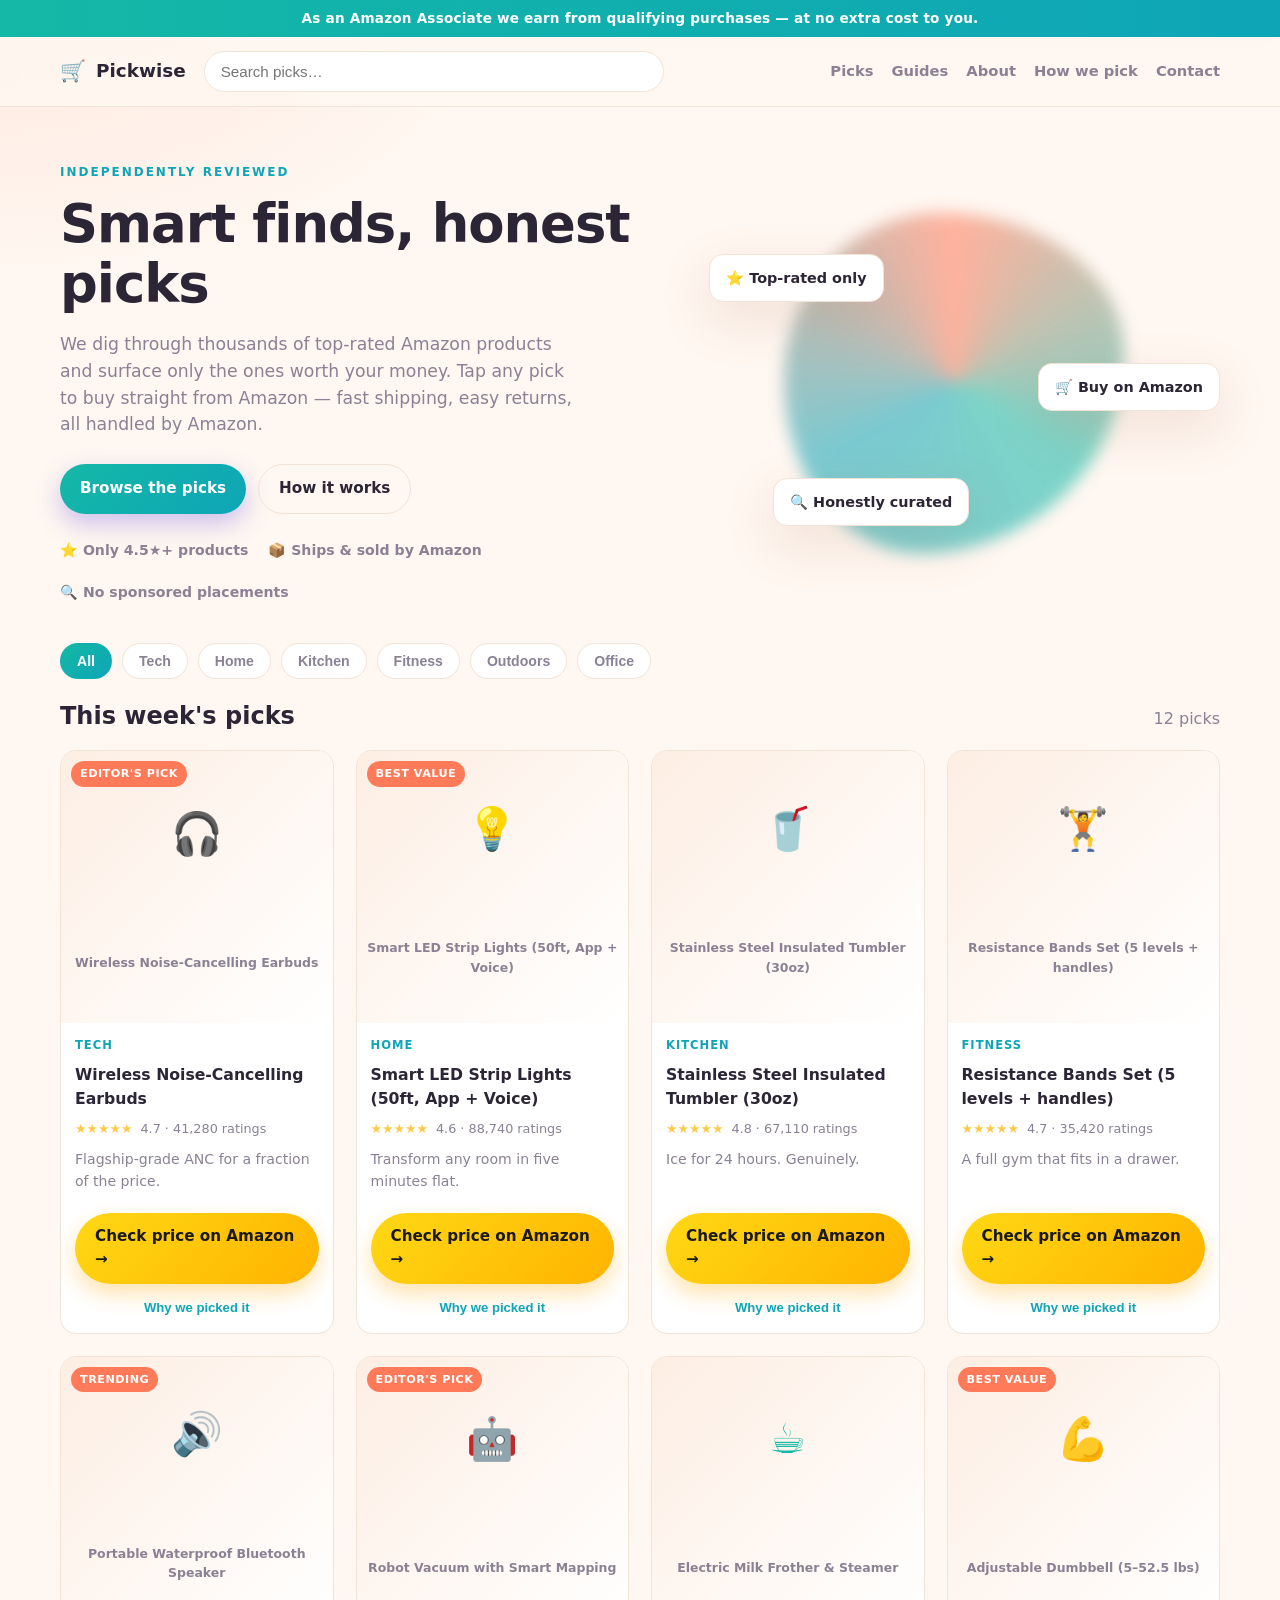
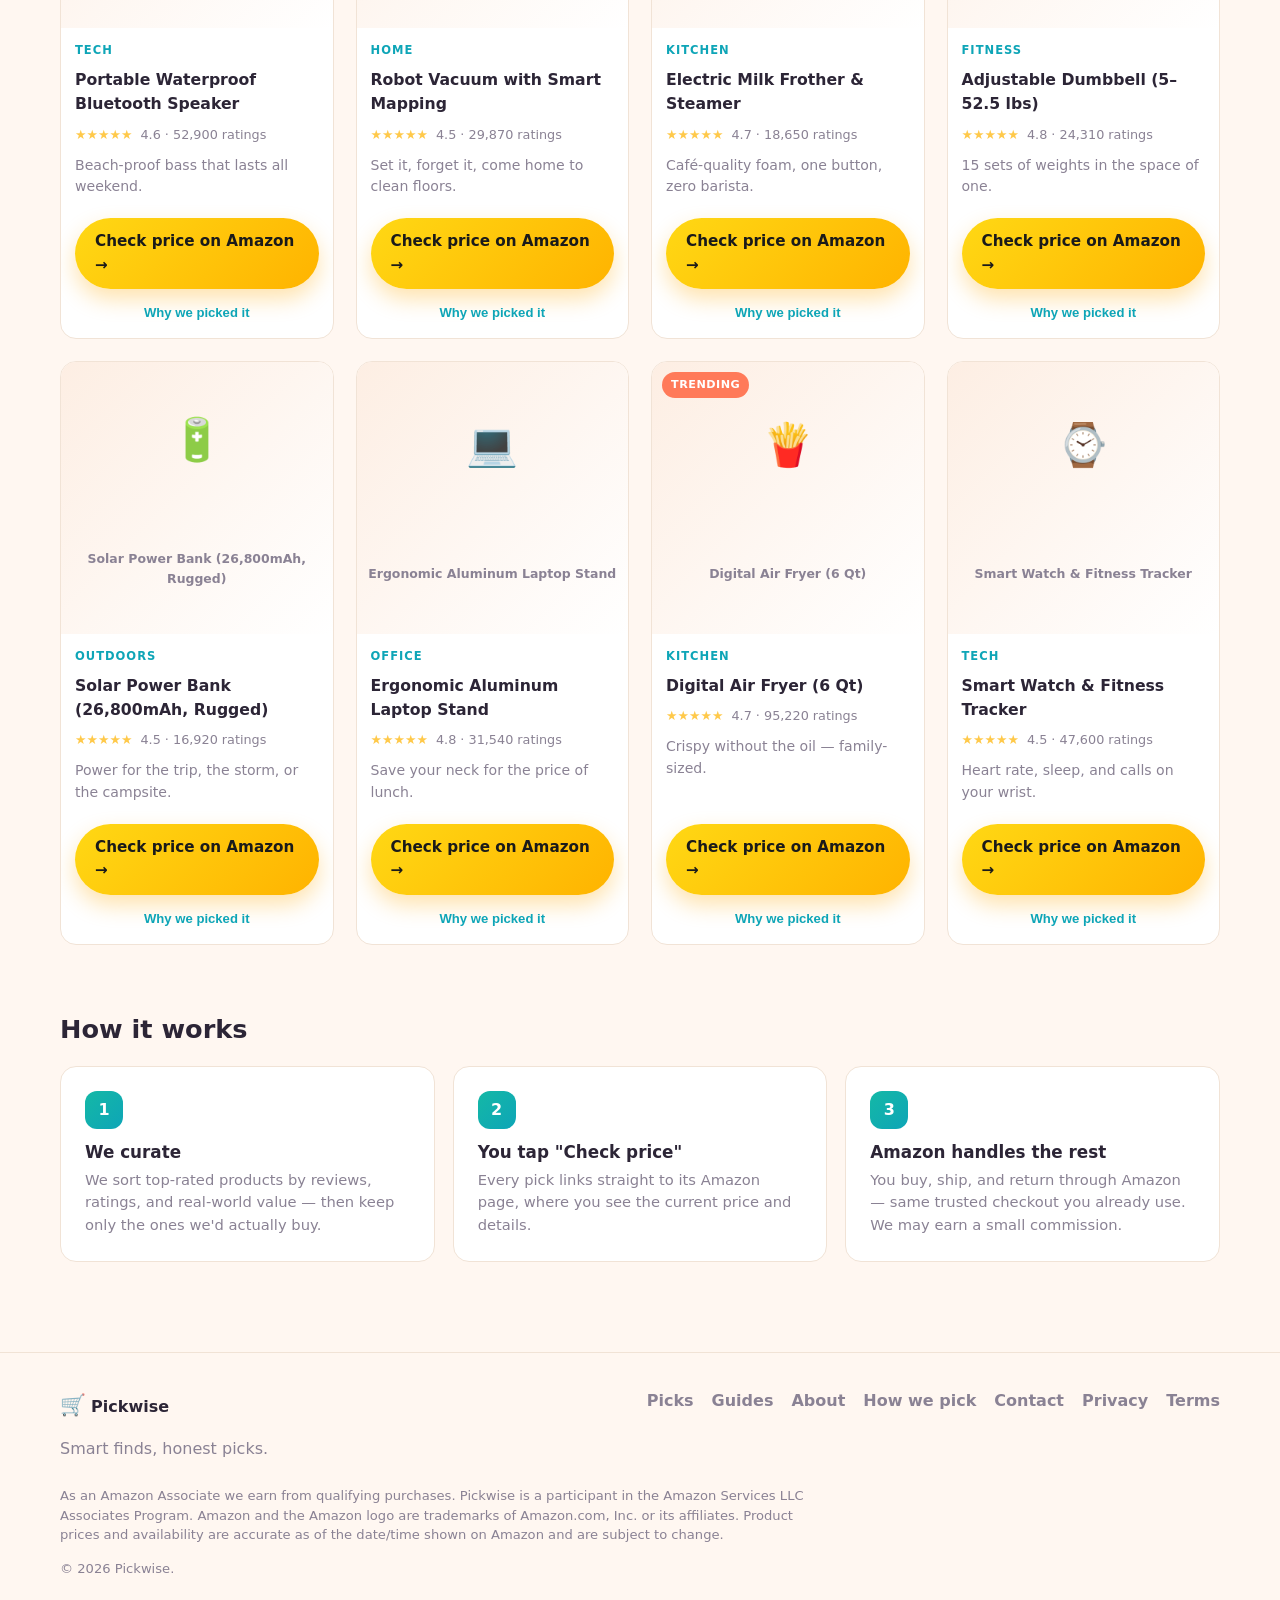
==== commit 366eba12: "Add Guides section: 3 ready-to-publish 'best of' roundup posts Adds a /blog section with three SEO-o" ====
--- a/index.html
+++ b/index.html
@@ -33,6 +33,7 @@
 
       <nav class="nav">
         <a href="#catalog">Picks</a>
+        <a href="blog/index.html">Guides</a>
         <a href="about.html">About</a>
         <a href="policies.html">How we pick</a>
         <a href="contact.html">Contact</a>
@@ -105,6 +106,7 @@
       </div>
       <div class="footer__links">
         <a href="#catalog">Picks</a>
+        <a href="blog/index.html">Guides</a>
         <a href="about.html">About</a>
         <a href="policies.html">How we pick</a>
         <a href="contact.html">Contact</a>
--- a/assets/css/styles.css
+++ b/assets/css/styles.css
@@ -286,6 +286,43 @@
 .faq h3 { font-size: 1.02rem; margin-bottom: 6px; }
 .faq p { margin: 0; color: var(--muted); }
 
+/* ===== Blog / roundup posts ===== */
+.post { max-width: 820px; }
+.post .lead { margin-bottom: 8px; }
+.post-meta { color: var(--muted); font-size: .85rem; margin: 0 0 26px; }
+.toc { background: var(--card); border: 1px solid var(--line); border-radius: 14px; padding: 16px 20px; margin: 0 0 28px; }
+.toc strong { display: block; margin-bottom: 8px; }
+.toc ol { margin: 0; padding-left: 20px; }
+.toc a { color: var(--brand-2); font-weight: 600; }
+.toc a:hover { text-decoration: underline; }
+.pick {
+  display: grid; grid-template-columns: 170px 1fr; gap: 20px;
+  border: 1px solid var(--line); border-radius: var(--radius);
+  background: var(--card); padding: 18px; margin: 22px 0;
+}
+.pick__media { position: relative; aspect-ratio: 1/1; border-radius: 12px; overflow: hidden; background: var(--card-2); }
+.pick__media img { width: 100%; height: 100%; object-fit: cover; }
+.pick__rank {
+  display: inline-block; font-size: .72rem; font-weight: 800; text-transform: uppercase;
+  letter-spacing: .5px; color: var(--brand-2);
+}
+.pick h3 { font-size: 1.15rem; margin: 4px 0 8px; }
+.pick p { margin: 0 0 10px; color: var(--text); opacity: .9; font-size: .94rem; }
+.pick .btn { width: auto; }
+.post-cta { background: var(--card-2); border-radius: 14px; padding: 22px; text-align: center; margin: 30px 0; }
+.blog-card {
+  display: block; border: 1px solid var(--line); border-radius: var(--radius);
+  background: var(--card); padding: 20px 22px; margin: 14px 0; transition: transform .15s, border-color .15s;
+}
+.blog-card:hover { transform: translateY(-3px); border-color: var(--brand); }
+.blog-card h2 { font-size: 1.2rem; margin-bottom: 6px; }
+.blog-card p { color: var(--muted); margin: 0; font-size: .92rem; }
+
+@media (max-width: 620px) {
+  .pick { grid-template-columns: 1fr; }
+  .pick__media { max-width: 220px; }
+}
+
 /* ===== Responsive ===== */
 @media (max-width: 980px) {
   .grid { grid-template-columns: repeat(2, 1fr); }
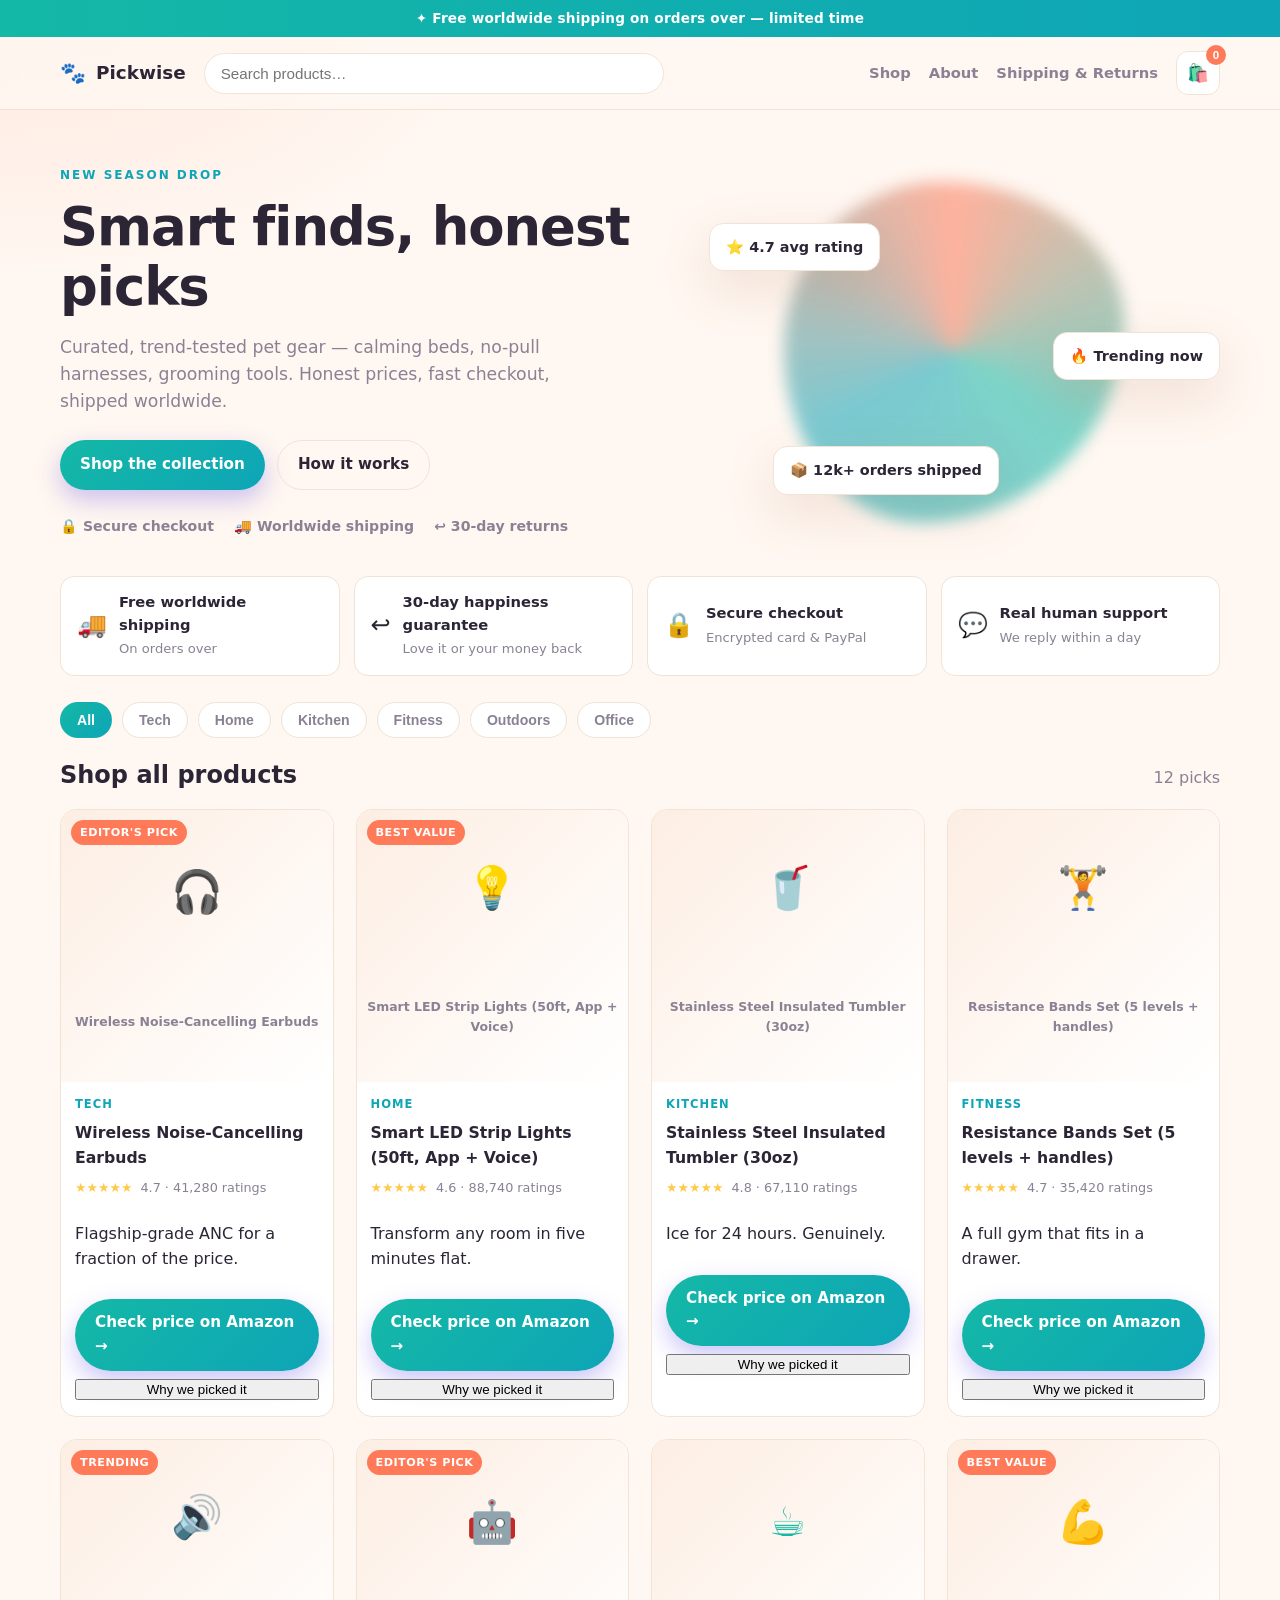
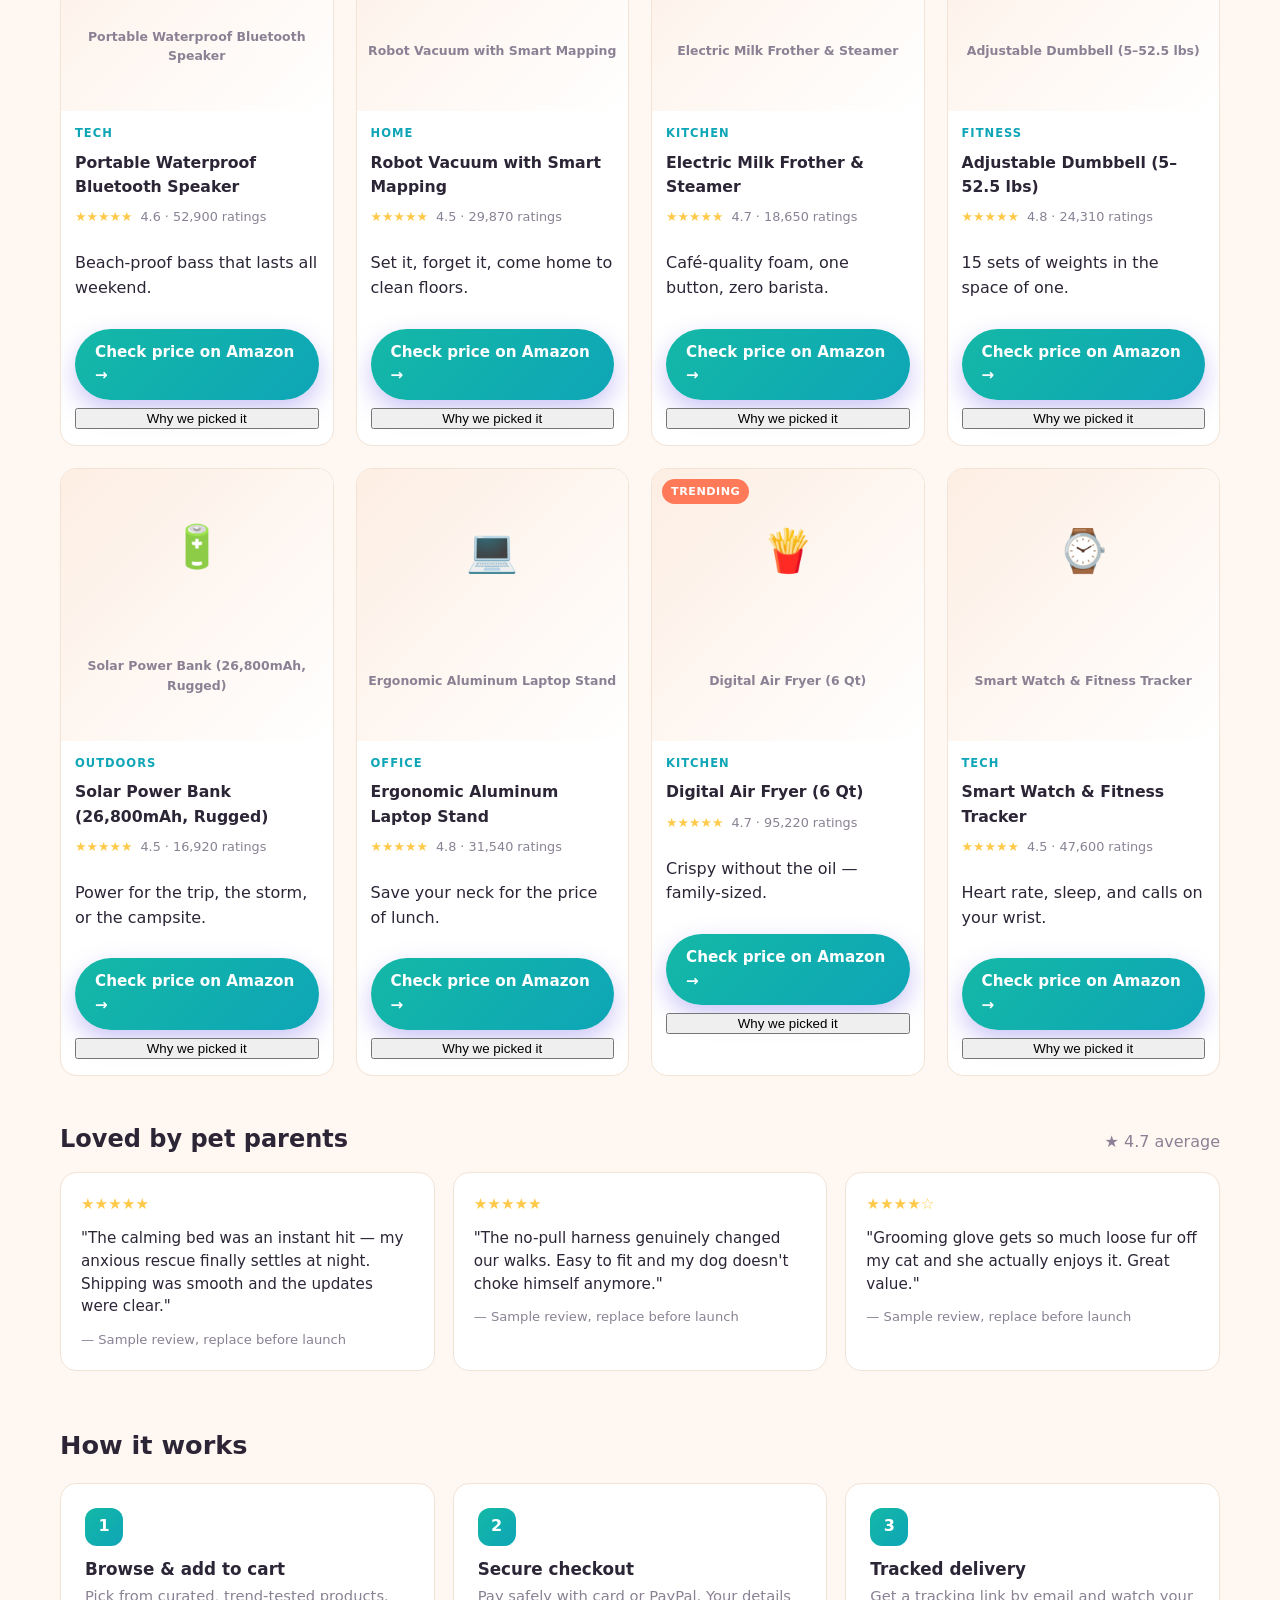
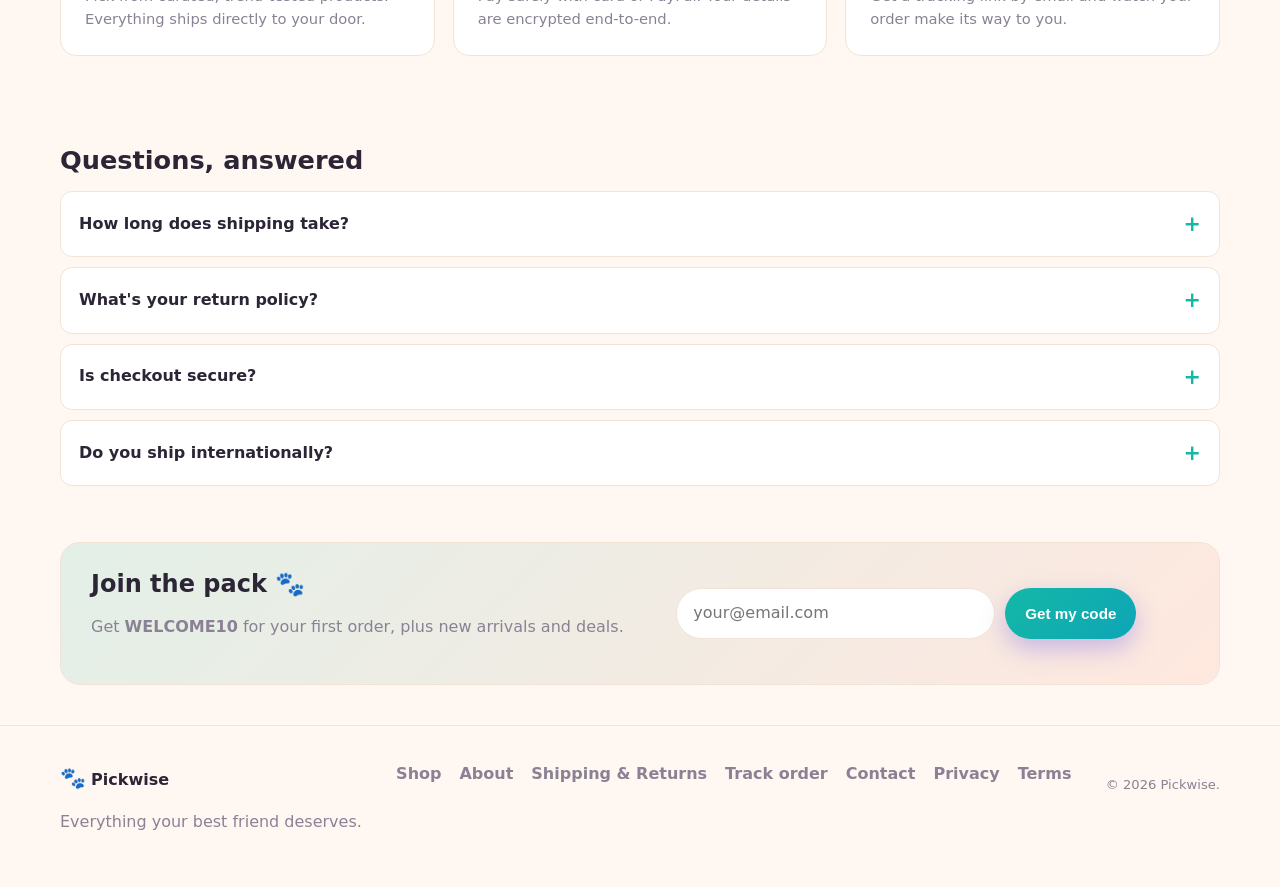
==== commit b7e49ea2: "Add order-tracking page and CapCut files for TikTok scripts 4-8 Order tracking (track.html): - Custo" ====
--- a/index.html
+++ b/index.html
@@ -3,40 +3,42 @@
 <head>
   <meta charset="UTF-8" />
   <meta name="viewport" content="width=device-width, initial-scale=1.0" />
-  <title>Pickwise — Smart finds, honest picks</title>
-  <meta name="description" content="Hand-picked, top-rated Amazon finds across tech, home, kitchen, fitness and more. We test the lists so you buy with confidence." />
+  <title>Pawnest — Everything your best friend deserves</title>
+  <meta name="description" content="Curated pet products — calming beds, no-pull harnesses, grooming tools, and more. Free shipping over $40, shipped worldwide." />
   <meta name="robots" content="index, follow" />
-  <meta property="og:title" content="Pickwise — Smart finds, honest picks" />
-  <meta property="og:description" content="Hand-picked, top-rated Amazon finds across tech, home, kitchen, fitness and more." />
+  <meta property="og:title" content="Pawnest — Everything your best friend deserves" />
+  <meta property="og:description" content="Curated pet products — calming beds, no-pull harnesses, grooming tools, and more. Free shipping over $40, shipped worldwide." />
   <meta property="og:type" content="website" />
-  <meta property="og:site_name" content="Pickwise" />
+  <meta property="og:site_name" content="Pawnest" />
   <meta name="twitter:card" content="summary_large_image" />
   <meta name="theme-color" content="#14b8a6" />
-  <link rel="icon" href="data:image/svg+xml,<svg xmlns='http://www.w3.org/2000/svg' viewBox='0 0 100 100'><text y='.9em' font-size='90'>🛒</text></svg>" />
+  <link rel="icon" href="data:image/svg+xml,<svg xmlns='http://www.w3.org/2000/svg' viewBox='0 0 100 100'><text y='.9em' font-size='90'>🐾</text></svg>" />
+  <link rel="manifest" href="manifest.webmanifest" />
   <link rel="stylesheet" href="assets/css/styles.css" />
 </head>
 <body>
-  <!-- Affiliate disclosure (FTC + Amazon Associates requirement) -->
-  <div class="announce" id="announce">As an Amazon Associate we earn from qualifying purchases — at no extra cost to you.</div>
+  <!-- Announcement bar -->
+  <div class="announce" id="announce">✦ Free worldwide shipping on orders over <span data-free-ship></span> — limited time</div>
 
   <!-- Header -->
   <header class="header">
     <div class="container header__inner">
       <a class="brand" href="#top">
-        <span class="brand__mark">🛒</span>
-        <span class="brand__name" data-store-name>Pickwise</span>
+        <span class="brand__mark">🐾</span>
+        <span class="brand__name" data-store-name>Pawnest</span>
       </a>
 
       <div class="search">
-        <input type="search" id="search" placeholder="Search picks…" aria-label="Search picks" />
+        <input type="search" id="search" placeholder="Search products…" aria-label="Search products" />
       </div>
 
       <nav class="nav">
-        <a href="#catalog">Picks</a>
-        <a href="blog/index.html">Guides</a>
+        <a href="#catalog">Shop</a>
         <a href="about.html">About</a>
-        <a href="policies.html">How we pick</a>
-        <a href="contact.html">Contact</a>
+        <a href="policies.html">Shipping &amp; Returns</a>
+        <button class="cart-btn" id="cartBtn" aria-label="Open cart">
+          🛍️ <span class="cart-count" id="cartCount">0</span>
+        </button>
       </nav>
     </div>
   </header>
@@ -46,27 +48,37 @@
     <section class="hero">
       <div class="container hero__inner">
         <div class="hero__copy">
-          <p class="eyebrow">Independently reviewed</p>
-          <h1 class="hero__title" data-store-tagline>Smart finds, honest picks</h1>
-          <p class="hero__sub">We dig through thousands of top-rated Amazon products and surface only the ones worth your money. Tap any pick to buy straight from Amazon — fast shipping, easy returns, all handled by Amazon.</p>
+          <p class="eyebrow">New season drop</p>
+          <h1 class="hero__title" data-store-tagline>Everything your best friend deserves</h1>
+          <p class="hero__sub">Curated, trend-tested pet gear — calming beds, no-pull harnesses, grooming tools. Honest prices, fast checkout, shipped worldwide.</p>
           <div class="hero__cta">
-            <a href="#catalog" class="btn btn--primary">Browse the picks</a>
+            <a href="#catalog" class="btn btn--primary">Shop the collection</a>
             <a href="#how" class="btn btn--ghost">How it works</a>
           </div>
           <div class="trust">
-            <span>⭐ Only 4.5★+ products</span>
-            <span>📦 Ships &amp; sold by Amazon</span>
-            <span>🔍 No sponsored placements</span>
+            <span>🔒 Secure checkout</span>
+            <span>🚚 Worldwide shipping</span>
+            <span>↩️ 30-day returns</span>
           </div>
         </div>
         <div class="hero__art" aria-hidden="true">
           <div class="blob"></div>
           <div class="hero__cards">
-            <div class="float-card f1">⭐ Top-rated only</div>
-            <div class="float-card f2">🛒 Buy on Amazon</div>
-            <div class="float-card f3">🔍 Honestly curated</div>
+            <div class="float-card f1">⭐ 4.7 avg rating</div>
+            <div class="float-card f2">🔥 Trending now</div>
+            <div class="float-card f3">📦 12k+ orders shipped</div>
           </div>
         </div>
+      </div>
+    </section>
+
+    <!-- Benefits bar -->
+    <section class="container">
+      <div class="benefits">
+        <div class="benefit"><span class="benefit__ic">🚚</span><div><strong>Free worldwide shipping</strong><span>On orders over <span data-free-ship></span></span></div></div>
+        <div class="benefit"><span class="benefit__ic">↩️</span><div><strong>30-day happiness guarantee</strong><span>Love it or your money back</span></div></div>
+        <div class="benefit"><span class="benefit__ic">🔒</span><div><strong>Secure checkout</strong><span>Encrypted card &amp; PayPal</span></div></div>
+        <div class="benefit"><span class="benefit__ic">💬</span><div><strong>Real human support</strong><span>We reply within a day</span></div></div>
       </div>
     </section>
 
@@ -78,11 +90,23 @@
     <!-- Catalog -->
     <section class="container" id="catalog">
       <div class="section-head">
-        <h2>This week's picks</h2>
+        <h2>Shop all products</h2>
         <span class="muted" id="resultCount"></span>
       </div>
       <div class="grid" id="productGrid">
-        <div class="loading">Loading picks…</div>
+        <div class="loading">Loading products…</div>
+      </div>
+    </section>
+
+    <!-- Reviews / social proof
+         NOTE: these are sample testimonials. Replace with REAL customer reviews
+         before launch — fake reviews break trust and may breach ad/marketplace rules. -->
+    <section class="container reviews" id="reviews">
+      <div class="section-head"><h2>Loved by pet parents</h2><span class="muted">★ 4.7 average</span></div>
+      <div class="reviews__grid">
+        <figure class="review"><div class="stars">★★★★★</div><blockquote>"The calming bed was an instant hit — my anxious rescue finally settles at night. Shipping was smooth and the updates were clear."</blockquote><figcaption>— Sample review, replace before launch</figcaption></figure>
+        <figure class="review"><div class="stars">★★★★★</div><blockquote>"The no-pull harness genuinely changed our walks. Easy to fit and my dog doesn't choke himself anymore."</blockquote><figcaption>— Sample review, replace before launch</figcaption></figure>
+        <figure class="review"><div class="stars">★★★★☆</div><blockquote>"Grooming glove gets so much loose fur off my cat and she actually enjoys it. Great value."</blockquote><figcaption>— Sample review, replace before launch</figcaption></figure>
       </div>
     </section>
 
@@ -90,9 +114,33 @@
     <section class="container how" id="how">
       <h2>How it works</h2>
       <div class="how__grid">
-        <div class="how__step"><span class="how__num">1</span><h3>We curate</h3><p>We sort top-rated products by reviews, ratings, and real-world value — then keep only the ones we'd actually buy.</p></div>
-        <div class="how__step"><span class="how__num">2</span><h3>You tap "Check price"</h3><p>Every pick links straight to its Amazon page, where you see the current price and details.</p></div>
-        <div class="how__step"><span class="how__num">3</span><h3>Amazon handles the rest</h3><p>You buy, ship, and return through Amazon — same trusted checkout you already use. We may earn a small commission.</p></div>
+        <div class="how__step"><span class="how__num">1</span><h3>Browse & add to cart</h3><p>Pick from curated, trend-tested products. Everything ships directly to your door.</p></div>
+        <div class="how__step"><span class="how__num">2</span><h3>Secure checkout</h3><p>Pay safely with card or PayPal. Your details are encrypted end-to-end.</p></div>
+        <div class="how__step"><span class="how__num">3</span><h3>Tracked delivery</h3><p>Get a tracking link by email and watch your order make its way to you.</p></div>
+      </div>
+    </section>
+
+    <!-- FAQ -->
+    <section class="container faq-section" id="faq">
+      <h2>Questions, answered</h2>
+      <details class="faq"><summary>How long does shipping take?</summary><p>Most orders arrive in 7–15 business days. You'll get a tracking link by email as soon as it ships. Full details on our <a href="policies.html">Shipping &amp; Returns</a> page.</p></details>
+      <details class="faq"><summary>What's your return policy?</summary><p>30-day happiness guarantee. If it's not right, contact us for a replacement or refund — see <a href="policies.html">Shipping &amp; Returns</a>.</p></details>
+      <details class="faq"><summary>Is checkout secure?</summary><p>Yes. Payments are processed by trusted providers (Stripe / PayPal) and your card details never touch our site.</p></details>
+      <details class="faq"><summary>Do you ship internationally?</summary><p>We do — worldwide. Free shipping kicks in on orders over <span data-free-ship></span>.</p></details>
+    </section>
+
+    <!-- Newsletter -->
+    <section class="container">
+      <div class="newsletter">
+        <div>
+          <h2>Join the pack 🐾</h2>
+          <p class="muted">Get <strong><span data-promo-code>WELCOME10</span></strong> for your first order, plus new arrivals and deals.</p>
+        </div>
+        <form id="newsletterForm" class="newsletter__form">
+          <input type="email" name="email" required placeholder="your@email.com" aria-label="Email address" />
+          <button class="btn btn--primary" type="submit">Get my code</button>
+        </form>
+        <p class="coupon-msg" id="newsletterMsg"></p>
       </div>
     </section>
   </main>
@@ -100,31 +148,65 @@
   <footer class="footer">
     <div class="container footer__inner">
       <div>
-        <span class="brand__mark">🛒</span>
-        <strong data-store-name>Pickwise</strong>
-        <p class="muted">Smart finds, honest picks.</p>
+        <span class="brand__mark">🐾</span>
+        <strong data-store-name>Pawnest</strong>
+        <p class="muted">Everything your best friend deserves.</p>
       </div>
       <div class="footer__links">
-        <a href="#catalog">Picks</a>
-        <a href="blog/index.html">Guides</a>
+        <a href="#catalog">Shop</a>
         <a href="about.html">About</a>
-        <a href="policies.html">How we pick</a>
+        <a href="policies.html">Shipping &amp; Returns</a>
+        <a href="track.html">Track order</a>
         <a href="contact.html">Contact</a>
         <a href="privacy.html">Privacy</a>
         <a href="terms.html">Terms</a>
       </div>
-    </div>
-    <div class="container">
-      <p class="muted small disclosure-foot">As an Amazon Associate we earn from qualifying purchases. <span data-store-name>Pickwise</span> is a participant in the Amazon Services LLC Associates Program. Amazon and the Amazon logo are trademarks of Amazon.com, Inc. or its affiliates. Product prices and availability are accurate as of the date/time shown on Amazon and are subject to change.</p>
-      <p class="muted small">© <span id="year"></span> <span data-store-name>Pickwise</span>.</p>
+      <p class="muted small">© <span id="year"></span> <span data-store-name>Pawnest</span>.</p>
     </div>
   </footer>
+
+  <!-- Cart drawer -->
+  <div class="drawer-overlay" id="drawerOverlay"></div>
+  <aside class="drawer" id="cartDrawer" aria-label="Shopping cart">
+    <div class="drawer__head">
+      <h3>Your cart</h3>
+      <button class="icon-btn" id="closeCart" aria-label="Close cart">✕</button>
+    </div>
+    <div class="drawer__body" id="cartItems"></div>
+    <div class="drawer__foot">
+      <div class="ship-note" id="shipNote"></div>
+      <div class="subtotal"><span>Subtotal</span><strong id="cartSubtotal">$0.00</strong></div>
+      <button class="btn btn--primary btn--full" id="checkoutBtn" disabled>Checkout</button>
+      <p class="muted small center">Taxes & shipping calculated at checkout.</p>
+    </div>
+  </aside>
 
   <!-- Product quick-view modal -->
   <div class="modal-overlay" id="modalOverlay">
     <div class="modal" id="productModal" role="dialog" aria-modal="true"></div>
   </div>
 
+  <!-- Toast -->
+  <div class="toast" id="toast"></div>
+
+  <!-- Honest social-proof ticker (real ratings data) -->
+  <div class="proof" id="proof"></div>
+
+  <!-- Email-capture popup -->
+  <div class="promo-overlay" id="promoOverlay"></div>
+  <div class="promo" id="promoPopup" role="dialog" aria-modal="true" aria-label="Newsletter signup">
+    <button class="icon-btn promo__close" id="promoClose" aria-label="Close">✕</button>
+    <div class="promo__emoji">🐾</div>
+    <h3>Get <span data-promo-code>WELCOME10</span> off your first order</h3>
+    <p class="muted">Join the Pawnest pack for a welcome discount, new arrivals, and exclusive deals.</p>
+    <form id="promoForm">
+      <input type="email" name="email" required placeholder="your@email.com" aria-label="Email address" />
+      <button class="btn btn--primary btn--full" type="submit">Unlock my discount</button>
+    </form>
+    <p class="coupon-msg" id="promoFormMsg"></p>
+    <p class="muted small">No spam — unsubscribe anytime.</p>
+  </div>
+
   <script src="assets/js/store.js"></script>
 </body>
 </html>
--- a/assets/css/styles.css
+++ b/assets/css/styles.css
@@ -149,24 +149,6 @@
 .price { font-size: 1.2rem; font-weight: 850; }
 .compare { color: var(--muted); text-decoration: line-through; font-size: .9rem; }
 .card .btn { margin-top: 4px; }
-.card__blurb { color: var(--muted); font-size: .88rem; margin: 2px 0 8px; flex: 1; }
-
-/* ===== Amazon CTA + affiliate bits ===== */
-.btn--amazon {
-  background: linear-gradient(135deg, #ffd814, #ffb300);
-  color: #1a1a1a; box-shadow: 0 10px 22px rgba(255, 168, 0, .32);
-}
-.btn--amazon:hover { filter: brightness(1.04); }
-.link-more {
-  background: none; border: 0; color: var(--brand-2); font-weight: 650;
-  font-size: .82rem; cursor: pointer; padding: 8px 0 2px; text-align: center;
-}
-.link-more:hover { text-decoration: underline; }
-.modal__h3 { font-size: 1rem; margin: 18px 0 8px; }
-.pros { padding-left: 18px; margin: 0 0 18px; }
-.pros li { margin: 5px 0; color: var(--text); opacity: .9; font-size: .92rem; }
-.disclosure-mini { margin-top: 12px; }
-.disclosure-foot { max-width: 760px; margin: 8px 0 14px; line-height: 1.5; }
 
 /* ===== How it works ===== */
 .how { padding: 50px 0; }
@@ -286,42 +268,81 @@
 .faq h3 { font-size: 1.02rem; margin-bottom: 6px; }
 .faq p { margin: 0; color: var(--muted); }
 
-/* ===== Blog / roundup posts ===== */
-.post { max-width: 820px; }
-.post .lead { margin-bottom: 8px; }
-.post-meta { color: var(--muted); font-size: .85rem; margin: 0 0 26px; }
-.toc { background: var(--card); border: 1px solid var(--line); border-radius: 14px; padding: 16px 20px; margin: 0 0 28px; }
-.toc strong { display: block; margin-bottom: 8px; }
-.toc ol { margin: 0; padding-left: 20px; }
-.toc a { color: var(--brand-2); font-weight: 600; }
-.toc a:hover { text-decoration: underline; }
-.pick {
-  display: grid; grid-template-columns: 170px 1fr; gap: 20px;
-  border: 1px solid var(--line); border-radius: var(--radius);
-  background: var(--card); padding: 18px; margin: 22px 0;
-}
-.pick__media { position: relative; aspect-ratio: 1/1; border-radius: 12px; overflow: hidden; background: var(--card-2); }
-.pick__media img { width: 100%; height: 100%; object-fit: cover; }
-.pick__rank {
-  display: inline-block; font-size: .72rem; font-weight: 800; text-transform: uppercase;
-  letter-spacing: .5px; color: var(--brand-2);
-}
-.pick h3 { font-size: 1.15rem; margin: 4px 0 8px; }
-.pick p { margin: 0 0 10px; color: var(--text); opacity: .9; font-size: .94rem; }
-.pick .btn { width: auto; }
-.post-cta { background: var(--card-2); border-radius: 14px; padding: 22px; text-align: center; margin: 30px 0; }
-.blog-card {
-  display: block; border: 1px solid var(--line); border-radius: var(--radius);
-  background: var(--card); padding: 20px 22px; margin: 14px 0; transition: transform .15s, border-color .15s;
-}
-.blog-card:hover { transform: translateY(-3px); border-color: var(--brand); }
-.blog-card h2 { font-size: 1.2rem; margin-bottom: 6px; }
-.blog-card p { color: var(--muted); margin: 0; font-size: .92rem; }
-
-@media (max-width: 620px) {
-  .pick { grid-template-columns: 1fr; }
-  .pick__media { max-width: 220px; }
-}
+/* ===== Benefits bar ===== */
+.benefits { display: grid; grid-template-columns: repeat(4, 1fr); gap: 14px; margin: 8px 0 26px; }
+.benefit { display: flex; align-items: center; gap: 12px; background: var(--card); border: 1px solid var(--line); border-radius: 14px; padding: 14px 16px; }
+.benefit__ic { font-size: 1.5rem; }
+.benefit strong { display: block; font-size: .92rem; }
+.benefit span span, .benefit > div > span { color: var(--muted); font-size: .82rem; }
+
+/* ===== Reviews ===== */
+.reviews { padding: 30px 0 10px; }
+.reviews__grid { display: grid; grid-template-columns: repeat(3, 1fr); gap: 18px; }
+.review { margin: 0; background: var(--card); border: 1px solid var(--line); border-radius: var(--radius); padding: 20px; }
+.review .stars { color: #ffc94a; font-size: .95rem; margin-bottom: 10px; }
+.review blockquote { margin: 0 0 12px; font-size: .95rem; line-height: 1.5; }
+.review figcaption { color: var(--muted); font-size: .82rem; }
+
+/* ===== FAQ accordion ===== */
+.faq-section { padding: 40px 0 10px; }
+.faq-section h2 { font-size: 1.6rem; margin-bottom: 16px; }
+details.faq { background: var(--card); border: 1px solid var(--line); border-radius: 12px; padding: 0; margin: 10px 0; overflow: hidden; }
+details.faq summary { cursor: pointer; padding: 16px 18px; font-weight: 700; list-style: none; display: flex; justify-content: space-between; align-items: center; }
+details.faq summary::-webkit-details-marker { display: none; }
+details.faq summary::after { content: "+"; color: var(--brand); font-size: 1.3rem; font-weight: 700; }
+details.faq[open] summary::after { content: "−"; }
+details.faq p { margin: 0; padding: 0 18px 16px; color: var(--muted); }
+
+/* ===== Newsletter ===== */
+.newsletter {
+  display: flex; flex-wrap: wrap; align-items: center; justify-content: space-between; gap: 18px;
+  background: linear-gradient(135deg, rgba(20,184,166,.12), rgba(255,122,89,.12));
+  border: 1px solid var(--line); border-radius: 20px; padding: 28px 30px; margin: 36px 0 10px;
+}
+.newsletter h2 { font-size: 1.5rem; }
+.newsletter__form { display: flex; gap: 10px; flex: 1; min-width: 280px; max-width: 460px; }
+.newsletter__form input { flex: 1; padding: 12px 16px; border-radius: 999px; border: 1px solid var(--line); background: var(--card); color: var(--text); font: inherit; outline: none; }
+.newsletter__form input:focus { border-color: var(--brand); }
+
+/* ===== Coupon (checkout) ===== */
+.coupon { display: flex; gap: 8px; margin: 4px 0 6px; }
+.coupon input { flex: 1; padding: 11px 13px; border-radius: 10px; border: 1px solid var(--line); background: var(--bg-soft); color: var(--text); font: inherit; outline: none; text-transform: uppercase; }
+.coupon input:focus { border-color: var(--brand); }
+.coupon .btn { padding-inline: 18px; }
+.coupon-msg { font-size: .82rem; color: var(--muted); margin: 0 0 14px; }
+.coupon-msg.err { color: var(--accent); }
+.checkout__line.discount { color: var(--good); font-weight: 600; }
+
+/* ===== Social-proof ticker ===== */
+.proof {
+  position: fixed; bottom: 18px; left: 18px; max-width: 320px; z-index: 70;
+  background: var(--card); border: 1px solid var(--line); border-radius: 12px;
+  padding: 12px 16px; font-size: .82rem; box-shadow: var(--shadow);
+  opacity: 0; transform: translateY(12px); pointer-events: none; transition: .35s;
+}
+.proof.show { opacity: 1; transform: translateY(0); }
+
+/* ===== Promo popup ===== */
+.promo-overlay { position: fixed; inset: 0; background: rgba(0,0,0,.5); opacity: 0; pointer-events: none; transition: .25s; z-index: 90; }
+.promo-overlay.open { opacity: 1; pointer-events: auto; }
+.promo {
+  position: fixed; top: 50%; left: 50%; transform: translate(-50%, -46%) scale(.96);
+  width: min(420px, 92vw); background: var(--bg-soft); border: 1px solid var(--line);
+  border-radius: 20px; padding: 30px 28px; text-align: center; z-index: 95;
+  opacity: 0; pointer-events: none; transition: opacity .25s, transform .25s; box-shadow: var(--shadow);
+}
+.promo.open { opacity: 1; pointer-events: auto; transform: translate(-50%, -50%) scale(1); }
+.promo__close { position: absolute; top: 12px; right: 14px; }
+.promo__emoji { font-size: 2.6rem; }
+.promo h3 { font-size: 1.35rem; margin: 6px 0 8px; }
+.promo form { display: flex; flex-direction: column; gap: 10px; margin-top: 16px; }
+.promo input { padding: 12px 14px; border-radius: 10px; border: 1px solid var(--line); background: var(--card); color: var(--text); font: inherit; outline: none; }
+.promo input:focus { border-color: var(--brand); }
+
+/* ===== Order tracking ===== */
+.track-form { max-width: 580px; }
+.track-result { background: var(--card); border: 1px solid var(--line); border-radius: 14px; padding: 18px 20px; margin-top: 18px; }
+.track-result .actions { margin-top: 8px; }
 
 /* ===== Responsive ===== */
 @media (max-width: 980px) {
@@ -331,10 +352,16 @@
   .how__grid { grid-template-columns: 1fr; }
   .modal__grid { grid-template-columns: 1fr; }
   .modal__media { aspect-ratio: 16/10; }
+  .benefits { grid-template-columns: repeat(2, 1fr); }
+  .reviews__grid { grid-template-columns: 1fr; }
+  .newsletter { flex-direction: column; align-items: flex-start; }
 }
 @media (max-width: 620px) {
   .search { display: none; }
   .grid { grid-template-columns: repeat(2, 1fr); gap: 14px; }
   .nav a { display: none; }
   .card__name { font-size: .9rem; }
-}
+  .benefits { grid-template-columns: 1fr; }
+  .newsletter__form { flex-direction: column; max-width: none; }
+  .proof { left: 10px; right: 10px; max-width: none; }
+}
